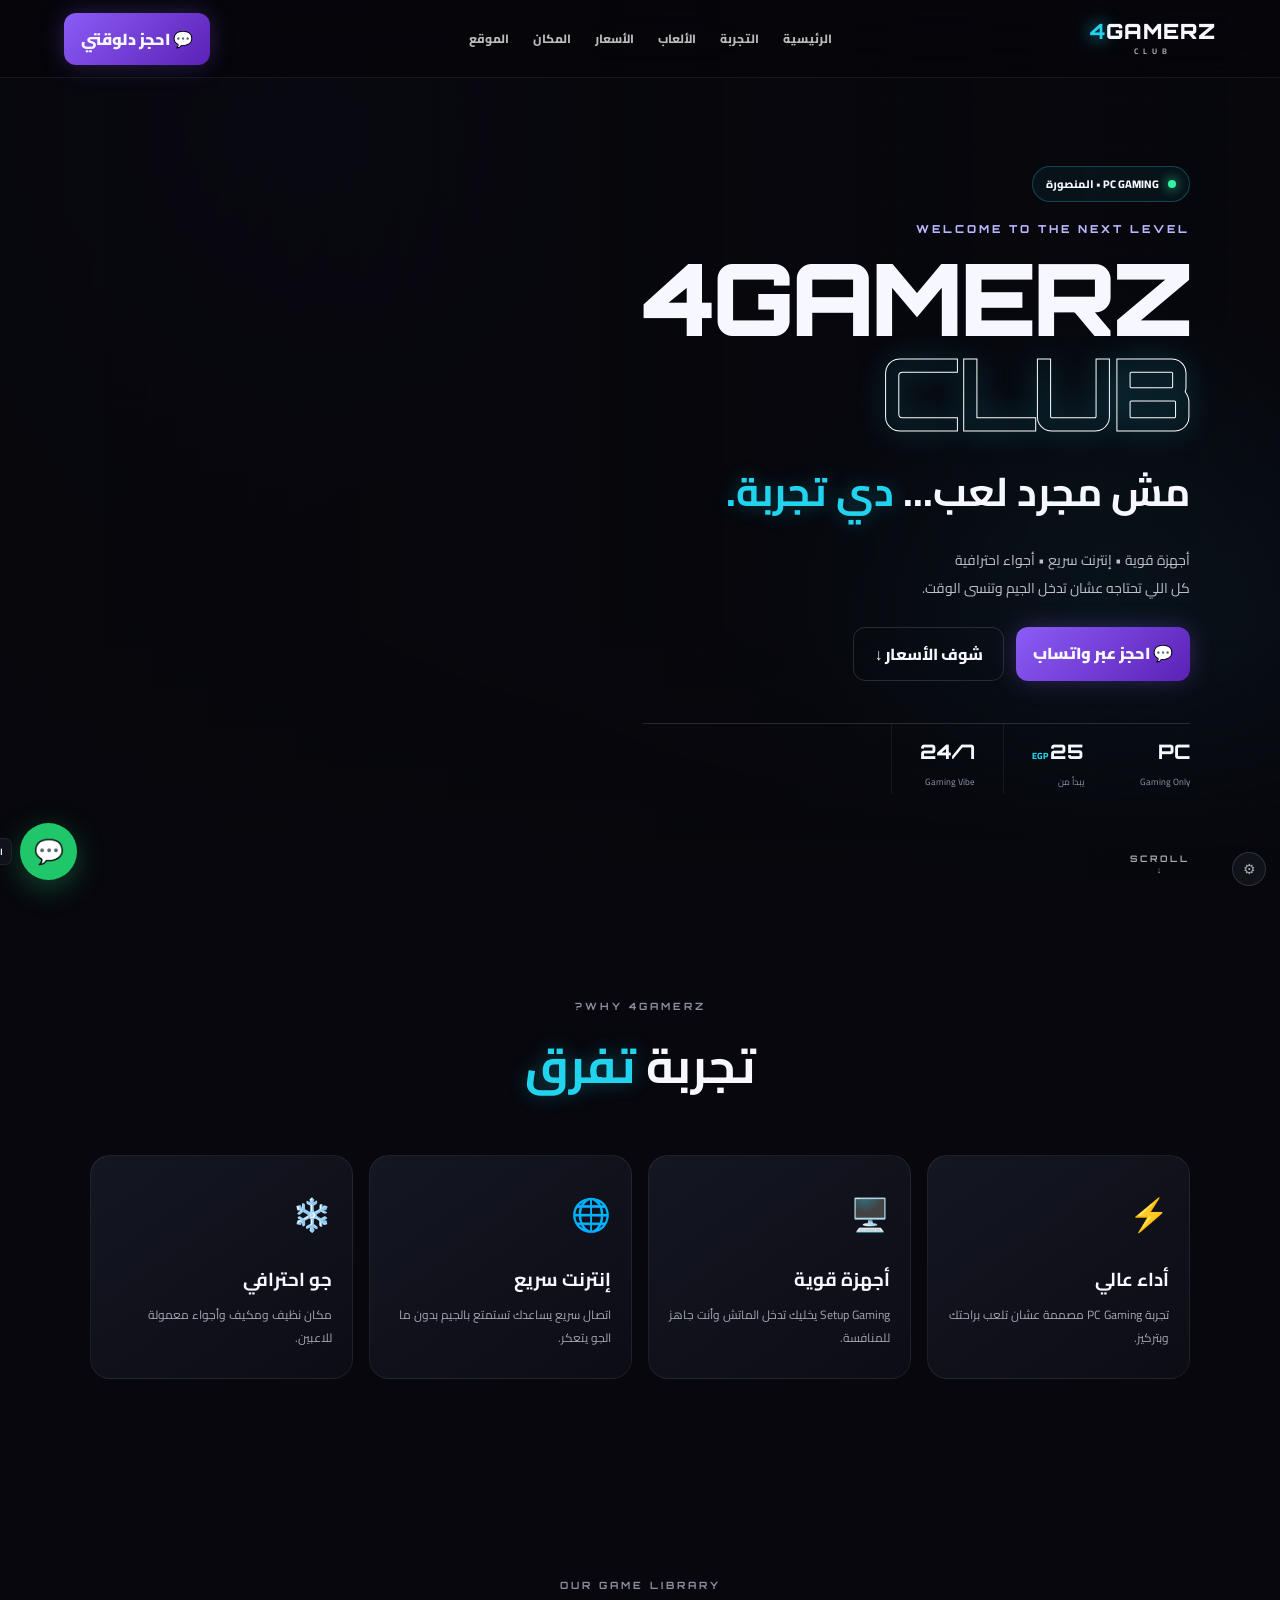
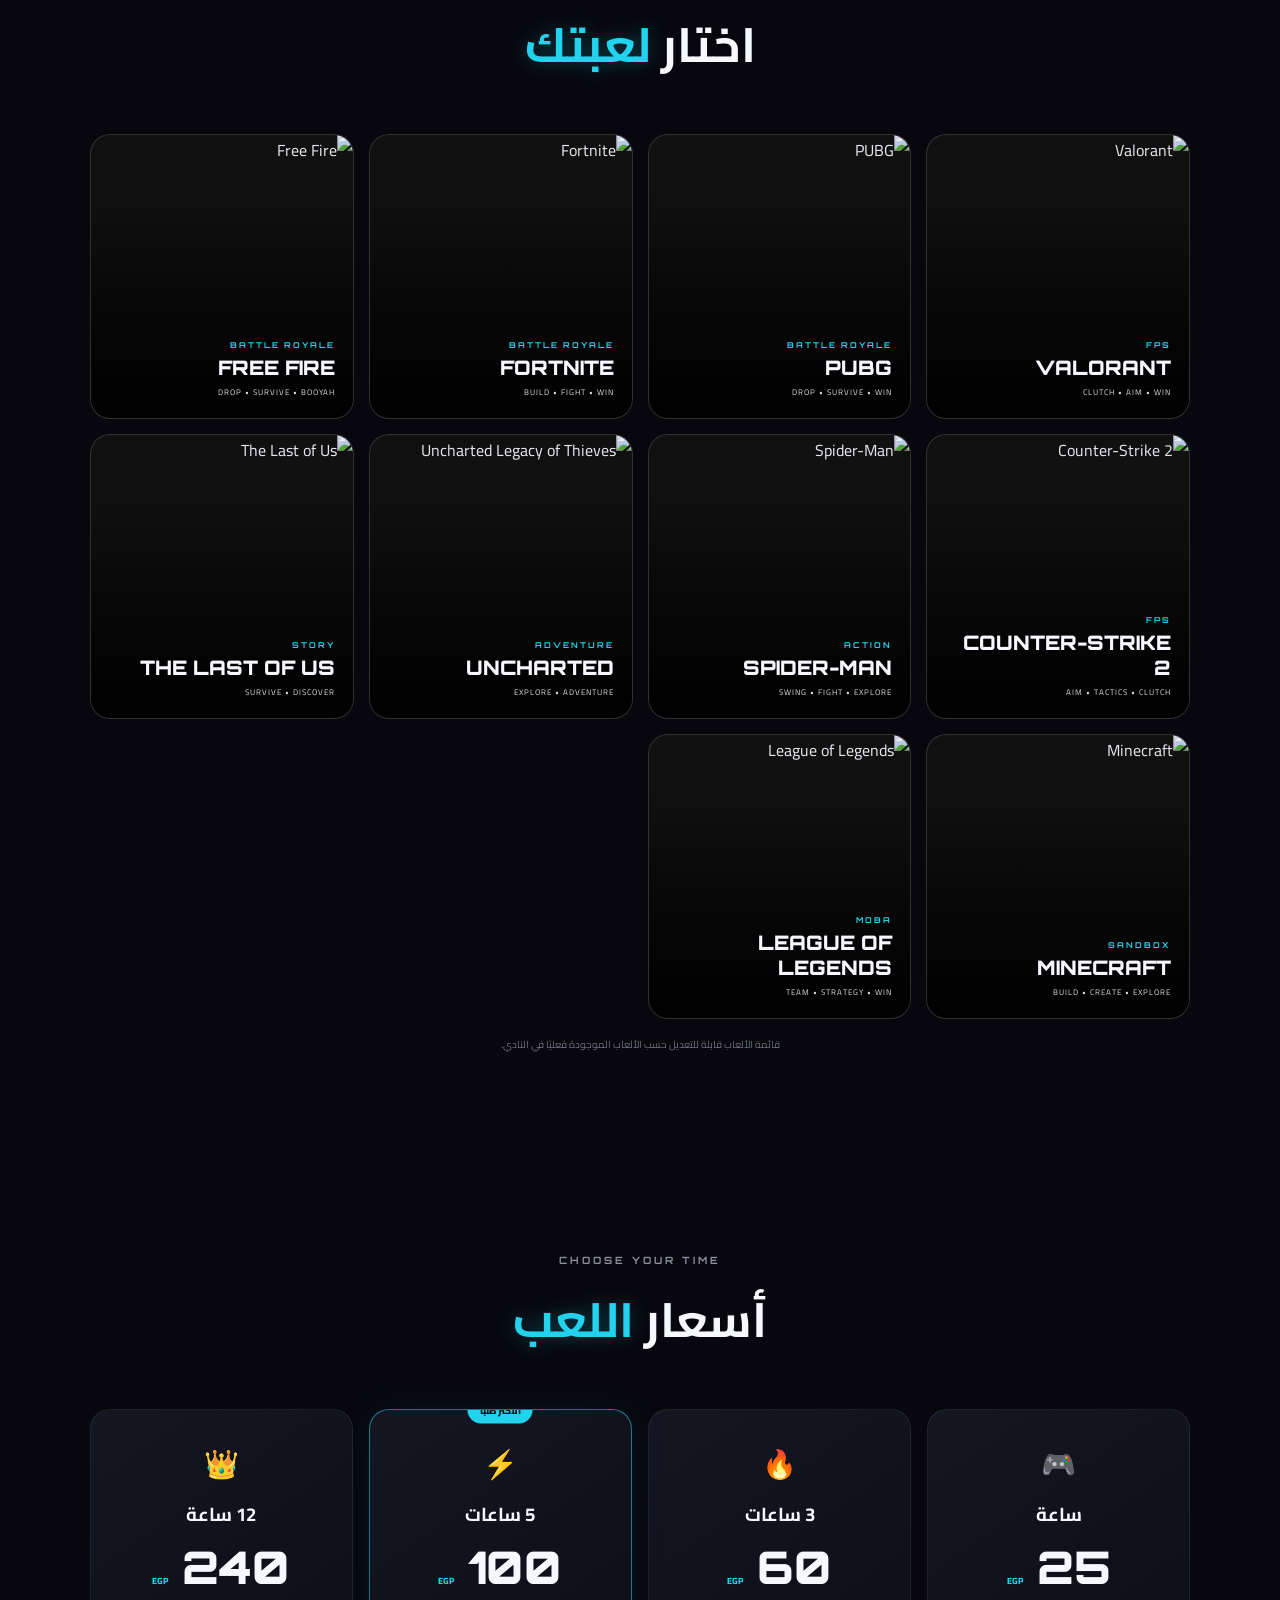
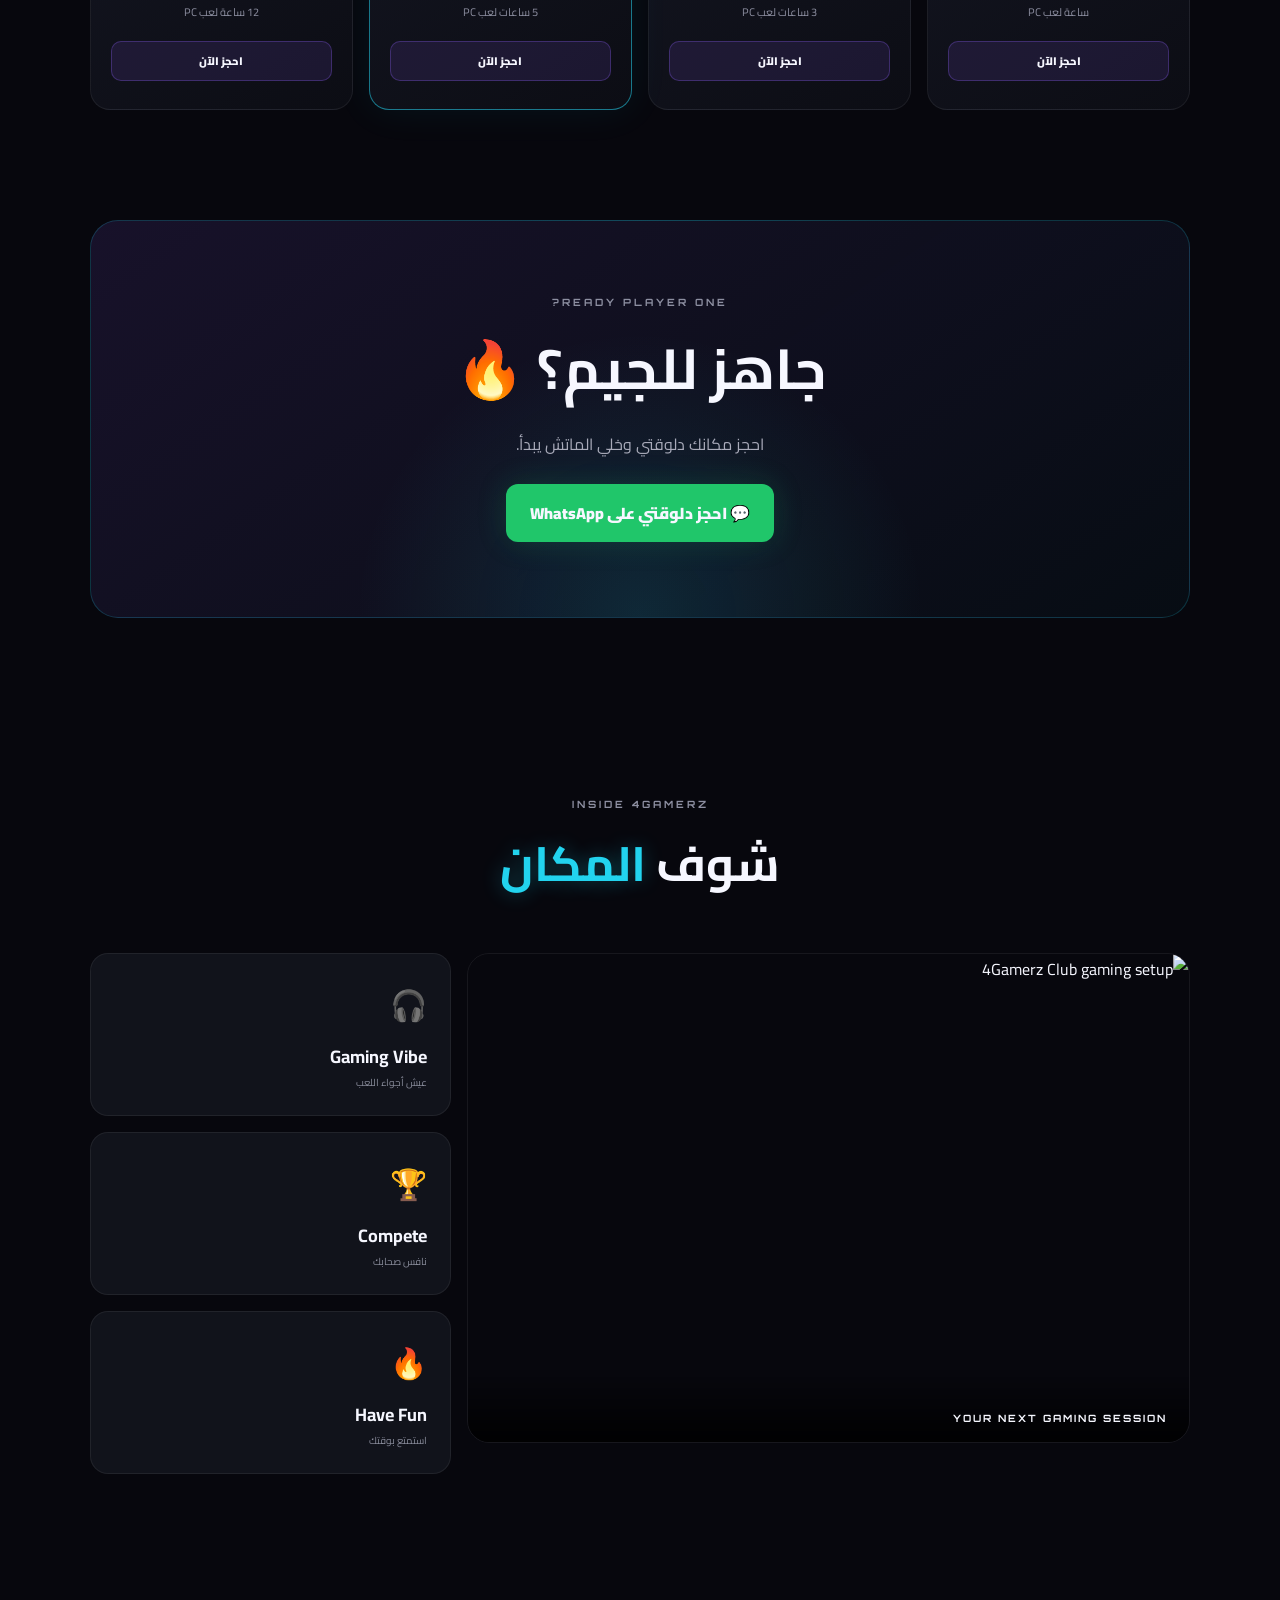
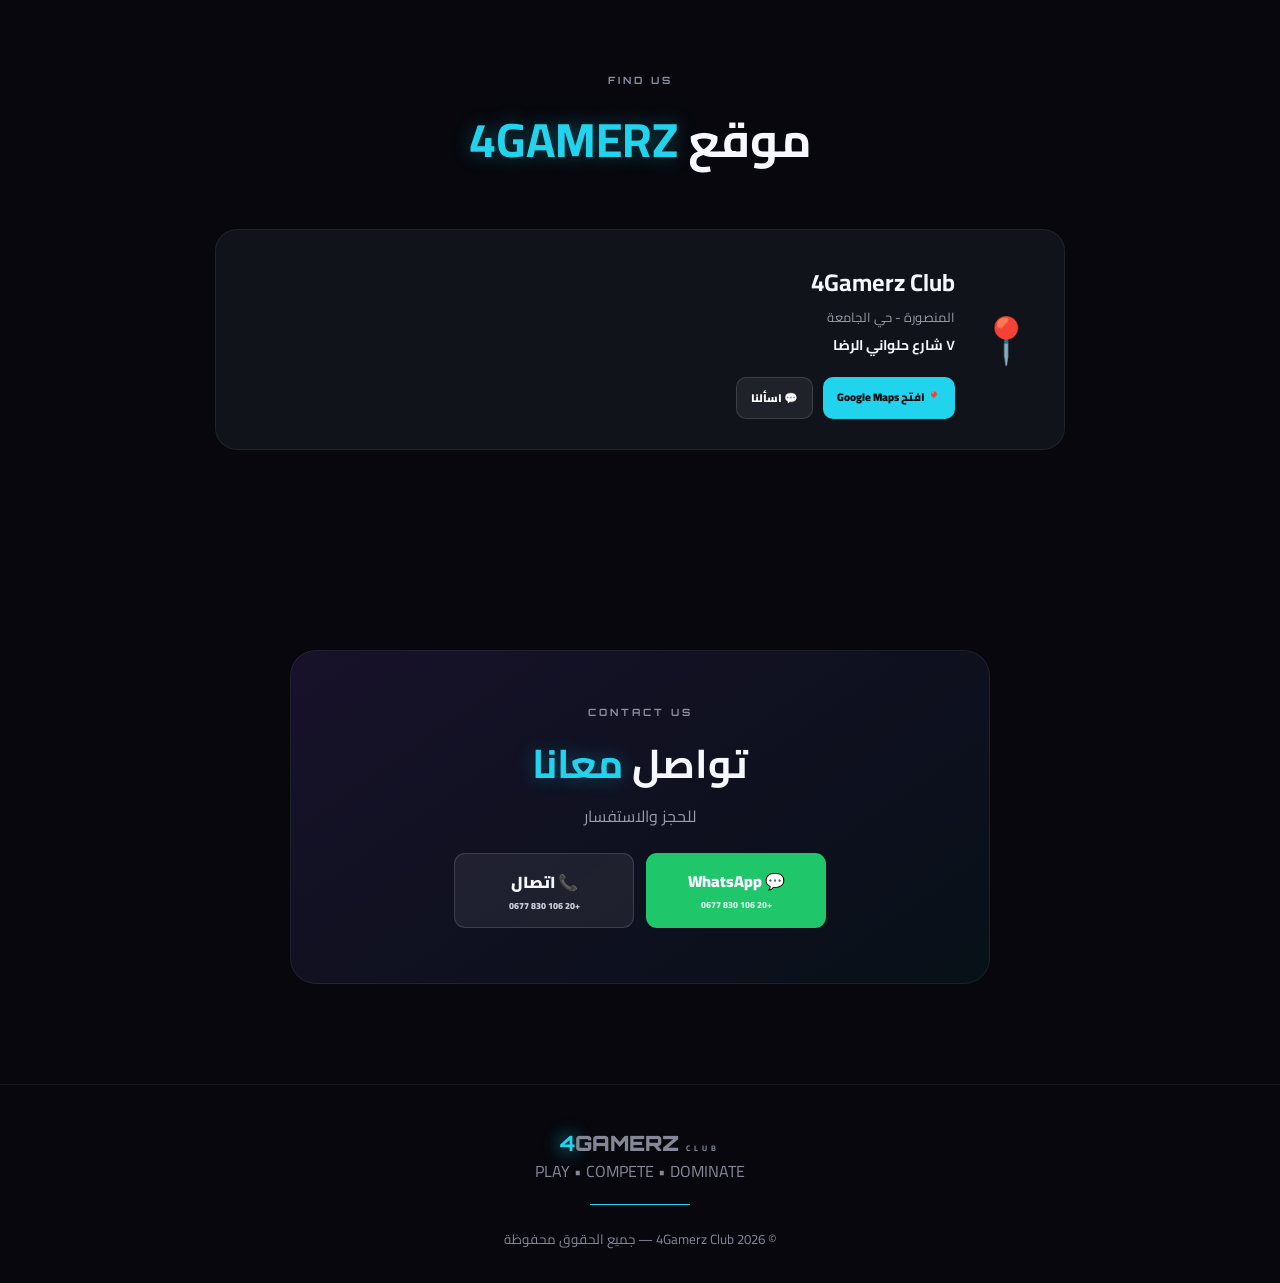
==== index.html @ 31fd42fe "Add files via upload" ====
<!doctype html><html lang="ar" dir="rtl"><head>
<meta charset="UTF-8"><meta name="viewport" content="width=device-width,initial-scale=1">
<title>4Gamerz Club | PC Gaming</title>
<link rel="preconnect" href="https://fonts.googleapis.com"><link rel="preconnect" href="https://fonts.gstatic.com" crossorigin>
<link href="https://fonts.googleapis.com/css2?family=Cairo:wght@400;600;700;800;900&family=Orbitron:wght@500;700;800;900&display=swap" rel="stylesheet">
<link rel="stylesheet" href="style.css"></head><body>
<div class="bg"></div><div class="grid"></div>
<nav><a class="logo" href="#home"><b>4</b>GAMERZ<small>CLUB</small></a>
<div class="links"><a href="#home">الرئيسية</a><a href="#experience">التجربة</a><a href="#games">الألعاب</a><a href="#prices">الأسعار</a><a href="#gallery">المكان</a><a href="#location">الموقع</a></div>
<a class="book" href="#booking" data-booking="1">💬 احجز دلوقتي</a></nav>

<section id="home" class="hero"><div class="heroimg"></div><div class="shade"></div><div class="heroText reveal">
<div class="status"><i></i> PC GAMING • المنصورة</div><p class="eyebrow">WELCOME TO THE NEXT LEVEL</p>
<h1>4GAMERZ <strong>CLUB</strong></h1><h2>مش مجرد لعب... <span>دي تجربة.</span></h2>
<p class="desc">أجهزة قوية • إنترنت سريع • أجواء احترافية<br>كل اللي تحتاجه عشان تدخل الجيم وتنسى الوقت.</p>
<div class="actions"><a class="primary" href="#booking" data-booking="1">💬 احجز عبر واتساب</a><a class="secondary" href="#prices">شوف الأسعار ↓</a></div>
<div class="stats"><div><b>PC</b><small>Gaming Only</small></div><div><b>25<em> EGP</em></b><small>يبدأ من</small></div><div><b>24/7</b><small>Gaming Vibe</small></div></div>
</div><div class="scroll">SCROLL<br>↓</div></section>

<section id="experience" class="section"><div class="title reveal"><p>WHY 4GAMERZ?</p><h2>تجربة <span>تفرق</span></h2></div>
<div class="cards"><article class="card reveal"><div>⚡</div><h3>أداء عالي</h3><p>تجربة PC Gaming مصممة عشان تلعب براحتك وبتركيز.</p></article>
<article class="card reveal"><div>🖥️</div><h3>أجهزة قوية</h3><p>Setup Gaming يخليك تدخل الماتش وأنت جاهز للمنافسة.</p></article>
<article class="card reveal"><div>🌐</div><h3>إنترنت سريع</h3><p>اتصال سريع يساعدك تستمتع بالجيم بدون ما الجو يتعكر.</p></article>
<article class="card reveal"><div>❄️</div><h3>جو احترافي</h3><p>مكان نظيف ومكيف وأجواء معمولة للاعبين.</p></article></div></section>

<section id="games" class="section"><div class="title reveal"><p>OUR GAME LIBRARY</p><h2>اختار <span>لعبتك</span></h2></div>
<div class="games">
<article class="game reveal"><img src="https://www.saudigamer.com/tachyon/sites/6/2020/07/valorant-key-art-uhdpaper.com-4K-7.2027-scaled.jpg" alt="Valorant"><div class="gameShade"></div><b>FPS</b><h3>VALORANT</h3><small>CLUTCH • AIM • WIN</small></article>
<article class="game reveal"><img src="https://images.ctfassets.net/w5r1fvmogo3f/4WSBW9ID2udDKXZWozTI7o/b99e06aea87c97778d5d1601f99bff37/pubg_newkeyart2022_9e036274ad3946d0a47b0d77b0126574.jpg" alt="PUBG"><div class="gameShade"></div><b>BATTLE ROYALE</b><h3>PUBG</h3><small>DROP • SURVIVE • WIN</small></article>
<article class="game reveal"><img src="https://ogre.natalie.mu/media/news/music/2020/0731/Fortnite_keyart.jpg?imdensity=1&imwidth=750" alt="Fortnite"><div class="gameShade"></div><b>BATTLE ROYALE</b><h3>FORTNITE</h3><small>BUILD • FIGHT • WIN</small></article>
<article class="game reveal"><img src="https://media.pocketgamer.com/artwork/na-30551-1577124491/garena-free-fire-ios-artwork-key-art.jpg" alt="Free Fire"><div class="gameShade"></div><b>BATTLE ROYALE</b><h3>FREE FIRE</h3><small>DROP • SURVIVE • BOOYAH</small></article>
<article class="game reveal"><img src="https://cdn.cloudflare.steamstatic.com/apps/csgo/images/csgo_react/cs2/header_bg.svg" alt="Counter-Strike 2"><div class="gameShade"></div><b>FPS</b><h3>COUNTER-STRIKE 2</h3><small>AIM • TACTICS • CLUTCH</small></article>
<article class="game reveal"><img src="https://content.konzolvilag.hu/dynamic_landings/spider-man/spider-man-cover.jpg" alt="Spider-Man"><div class="gameShade"></div><b>ACTION</b><h3>SPIDER-MAN</h3><small>SWING • FIGHT • EXPLORE</small></article>
<article class="game reveal"><img src="https://mir-s3-cdn-cf.behance.net/project_modules/max_632_webp/f8e9fc134229969.61d1f28358e29.jpg" alt="Uncharted Legacy of Thieves"><div class="gameShade"></div><b>ADVENTURE</b><h3>UNCHARTED</h3><small>EXPLORE • ADVENTURE</small></article>
<article class="game reveal"><img src="https://promart.vteximg.com.br/arquivos/ids/6508906/imageUrl_1.jpg?v=637977057329530000" alt="The Last of Us"><div class="gameShade"></div><b>STORY</b><h3>THE LAST OF US</h3><small>SURVIVE • DISCOVER</small></article>
<article class="game reveal"><img src="https://cdn.mos.cms.futurecdn.net/v2/t%3A0%2Cl%3A448%2Ccw%3A1152%2Cch%3A1152%2Cq%3A80%2Cw%3A1152/rpPGiw7RjFaeJCCDBC4Bna.jpg" alt="Minecraft"><div class="gameShade"></div><b>SANDBOX</b><h3>MINECRAFT</h3><small>BUILD • CREATE • EXPLORE</small></article>
<article class="game reveal"><img src="https://i.gzn.jp/img/2017/09/29/league-of-legends/00.jpg" alt="League of Legends"><div class="gameShade"></div><b>MOBA</b><h3>LEAGUE OF LEGENDS</h3><small>TEAM • STRATEGY • WIN</small></article>
</div><p class="note">قائمة الألعاب قابلة للتعديل حسب الألعاب الموجودة فعليًا في النادي.</p></section>

<section id="prices" class="section"><div class="title reveal"><p>CHOOSE YOUR TIME</p><h2>أسعار <span>اللعب</span></h2></div>
<div class="prices">
<div class="price reveal"><i>🎮</i><h3>ساعة</h3><strong>25 <small>EGP</small></strong><p>ساعة لعب PC</p><a href="#booking" data-booking="1" data-package="ساعة - 25 جنيه">احجز الآن</a></div>
<div class="price reveal"><i>🔥</i><h3>3 ساعات</h3><strong>60 <small>EGP</small></strong><p>3 ساعات لعب PC</p><a href="#booking" data-booking="1" data-package="3 ساعات - 60 جنيه">احجز الآن</a></div>
<div class="price popular reveal"><label>الأكثر طلباً</label><i>⚡</i><h3>5 ساعات</h3><strong>100 <small>EGP</small></strong><p>5 ساعات لعب PC</p><a href="#booking" data-booking="1" data-package="5 ساعات - 100 جنيه">احجز الآن</a></div>
<div class="price reveal"><i>👑</i><h3>12 ساعة</h3><strong>240 <small>EGP</small></strong><p>12 ساعة لعب PC</p><a href="#booking" data-booking="1" data-package="12 ساعة - 240 جنيه">احجز الآن</a></div></div></section>

<section class="cta reveal"><p>READY PLAYER ONE?</p><h2>جاهز للجيم؟ 🔥</h2><p>احجز مكانك دلوقتي وخلي الماتش يبدأ.</p>
<a href="#booking" data-booking="1">💬 احجز دلوقتي على WhatsApp</a></section>

<section id="gallery" class="section"><div class="title reveal"><p>INSIDE 4GAMERZ</p><h2>شوف <span>المكان</span></h2></div>
<div class="gallery"><div class="photo reveal"><img src="images/club.jpeg" alt="4Gamerz Club gaming setup"><span>YOUR NEXT GAMING SESSION</span></div>
<div class="mini"><div>🎧<b>Gaming Vibe</b><small>عيش أجواء اللعب</small></div><div>🏆<b>Compete</b><small>نافس صحابك</small></div><div>🔥<b>Have Fun</b><small>استمتع بوقتك</small></div></div></div></section>

<section id="location" class="section"><div class="title reveal"><p>FIND US</p><h2>موقع <span>4GAMERZ</span></h2></div>
<div class="location reveal"><div class="pin">📍</div><div><h3>4Gamerz Club</h3><p>المنصورة - حي الجامعة</p><strong>٧ شارع حلواني الرضا</strong><div class="locBtns">
<a href="https://www.google.com/maps/search/?api=1&query=7%20شارع%20حلواني%20الرضا%20حي%20الجامعة%20المنصورة" target="_blank">📍 افتح Google Maps</a>
<a href="https://wa.me/201068300677?text=السلام%20عليكم%20محتاج%20موقع%204Gamerz%20Club" target="_blank">💬 اسألنا</a></div></div></div></section>

<section class="section contact"><div class="contactbox reveal"><p>CONTACT US</p><h2>تواصل <span>معانا</span></h2><p>للحجز والاستفسار</p><div class="contactBtns">
<a href="https://wa.me/201068300677" target="_blank">💬 WhatsApp<small>+20 106 830 0677</small></a><a href="tel:+201068300677">📞 اتصال<small>+20 106 830 0677</small></a></div></div></section>
<footer><div><b>4</b>GAMERZ <small>CLUB</small></div><p>PLAY • COMPETE • DOMINATE</p><hr><small>© 2026 4Gamerz Club — جميع الحقوق محفوظة</small></footer>
<a href="/admin" style="position:fixed;right:14px;bottom:14px;z-index:31;width:34px;height:34px;border-radius:50%;display:flex;align-items:center;justify-content:center;background:#11131b;border:1px solid #fff2;color:#aaa;font-size:14px" title="Admin">⚙</a><a class="float" href="#booking" data-booking="1">💬<span>احجز</span></a>

<div id="booking" class="bookingModal" aria-hidden="true">
  <div class="bookingCard" role="dialog" aria-modal="true" aria-labelledby="bookingTitle">
    <button class="closeBooking" type="button" aria-label="إغلاق">×</button>
    <p class="bookingEyebrow">4GAMERZ BOOKING</p>
    <h2 id="bookingTitle">احجز <span>مكانك</span> 🎮</h2>
    <p class="bookingHint">اكتب بياناتك وهنفتح واتساب برسالة جاهزة بكل تفاصيل الحجز.</p>
    <form id="bookingForm">
      <label>الاسم<input id="bookingName" required type="text" placeholder="اكتب اسمك"></label>
      <label>رقم التليفون<input id="bookingPhone" required type="tel" inputmode="tel" placeholder="01xxxxxxxxx"></label>
      <label>الباقة<select id="bookingPackage" required><option value="">اختار الباقة</option><option>ساعة - 25 جنيه</option><option>3 ساعات - 60 جنيه</option><option>5 ساعات - 100 جنيه</option><option>12 ساعة - 240 جنيه</option></select></label>
      <div class="bookingRow"><label>التاريخ<input id="bookingDate" required type="date"></label><label>المعاد<input id="bookingTime" required type="time"></label></div>
      <button class="sendBooking" type="submit">💬 إرسال تفاصيل الحجز على واتساب</button>
    </form>
    <small class="bookingNote">ملاحظة: واتساب هيفتح برسالة جاهزة، وتحتاج تضغط «إرسال» من واتساب لتأكيد الإرسال.</small>
  </div>
</div>
<script>
const o=new IntersectionObserver(es=>es.forEach(e=>e.isIntersecting&&e.target.classList.add('show')),{threshold:.12});document.querySelectorAll('.reveal').forEach(e=>o.observe(e));
const modal=document.getElementById('booking'), form=document.getElementById('bookingForm'), pkg=document.getElementById('bookingPackage');
const openBooking=(selected)=>{modal.classList.add('open');modal.setAttribute('aria-hidden','false');document.body.classList.add('modalOpen');if(selected)pkg.value=selected;setTimeout(()=>document.getElementById('bookingName').focus(),100)};
document.querySelectorAll('[data-booking]').forEach(btn=>btn.addEventListener('click',e=>{e.preventDefault();openBooking(btn.dataset.package||'')}));
function closeBooking(){modal.classList.remove('open');modal.setAttribute('aria-hidden','true');document.body.classList.remove('modalOpen')}
document.querySelector('.closeBooking').addEventListener('click',closeBooking);modal.addEventListener('click',e=>{if(e.target===modal)closeBooking()});document.addEventListener('keydown',e=>{if(e.key==='Escape')closeBooking()});
form.addEventListener('submit',e=>{e.preventDefault();const name=document.getElementById('bookingName').value.trim(),phone=document.getElementById('bookingPhone').value.trim(),date=document.getElementById('bookingDate').value,time=document.getElementById('bookingTime').value,choice=pkg.value;if(!/^01[0-9]{9}$/.test(phone.replace(/[\s-]/g,''))){alert('اكتب رقم موبايل مصري صحيح 11 رقم، مثال: 01012345678');return}const msg=`السلام عليكم، عايز أعمل حجز في 4Gamerz Club 🎮%0A%0Aالاسم: ${name}%0Aرقم التليفون: ${phone}%0Aالباقة: ${choice}%0Aالتاريخ: ${date}%0Aالمعاد: ${time}%0A%0Aمستني تأكيد الحجز، شكراً ❤️`;window.open('https://wa.me/201068300677?text='+msg,'_blank');});
</script>

<script>
(async function(){
 try{
  const r=await fetch('/api/config'); if(!r.ok)return; const {config:c,images=[]}=await r.json();
  const wa=(c.whatsapp||'').replace(/\D/g,'');
  document.title=(c.siteName||'4Gamerz Club')+' | PC Gaming';
  document.querySelector('.status')?.replaceChildren(document.createTextNode(c.announcement||'PC GAMING • المنصورة'));
  const loc=document.querySelector('#location .location'); if(loc){const ps=loc.querySelectorAll('p'); if(ps[0])ps[0].textContent=c.address||''; const st=loc.querySelector('strong'); if(st)st.textContent=c.addressLine||''; const map=loc.querySelector('.locBtns a'); if(map)map.href='https://www.google.com/maps/search/?api=1&query='+encodeURIComponent(c.mapsQuery||c.address||'');}
  document.querySelectorAll('a[href*="wa.me/"]').forEach(a=>{a.href='https://wa.me/'+wa+(a.href.includes('?text=')?'?text='+encodeURIComponent('السلام عليكم، محتاج معلومات عن 4Gamerz Club'):'');});
  document.querySelectorAll('a[href^="tel:"]').forEach(a=>a.href='tel:'+c.phone);
  document.querySelectorAll('.contactBtns small').forEach(x=>x.textContent=c.phone||'');
  const cards=[...document.querySelectorAll('.price')]; (c.prices||[]).forEach((p,i)=>{const el=cards[i];if(!el)return;el.querySelector('h3').textContent=p.name;el.querySelector('strong').innerHTML=p.price+' <small>EGP</small>';el.querySelector('p').textContent=p.hours;const a=el.querySelector('a');if(a)a.dataset.package=p.name+' - '+p.price+' جنيه';});
  const selects=[...document.querySelectorAll('#bookingPackage option')]; (c.prices||[]).forEach((p,i)=>{if(selects[i+1]){selects[i+1].textContent=p.name+' - '+p.price+' جنيه';selects[i+1].value=p.name+' - '+p.price+' جنيه';}});
  const gallery=document.querySelector('.gallery .photo'); if(gallery && images.length){gallery.querySelector('img').src=images[0].url;gallery.querySelector('img').alt=images[0].alt||'4Gamerz Club';}
  const mini=document.querySelector('.gallery'); if(mini && images.length>1){let extra=document.querySelector('.adminGalleryExtra');if(!extra){extra=document.createElement('div');extra.className='adminGalleryExtra';extra.style.cssText='display:grid;grid-template-columns:repeat(2,1fr);gap:16px;margin-top:16px';mini.parentNode.appendChild(extra)}extra.innerHTML=images.slice(1).map(x=>`<div style="height:260px;border-radius:18px;overflow:hidden;border:1px solid #fff1"><img src="${x.url}" alt="${String(x.alt||'4Gamerz').replace(/"/g,'&quot;')}" style="width:100%;height:100%;object-fit:cover"></div>`).join('');}
 }catch(e){}
})();
</script>
</body></html>
---- style.css ----
*{box-sizing:border-box;margin:0;padding:0}html{scroll-behavior:smooth}body{background:#07070d;color:#f6f7ff;font-family:Cairo,sans-serif;overflow-x:hidden}a{text-decoration:none;color:inherit}.bg{position:fixed;inset:0;z-index:-3;background:radial-gradient(circle at 15% 15%,#8b5cf62b,transparent 30%),radial-gradient(circle at 85% 70%,#22d3ee20,transparent 28%),#07070d}.grid{position:fixed;inset:0;z-index:-2;opacity:.14;background-image:linear-gradient(#fff1 1px,transparent 1px),linear-gradient(90deg,#fff1 1px,transparent 1px);background-size:50px 50px}
nav{height:78px;position:fixed;inset:0 0 auto;z-index:20;display:flex;align-items:center;justify-content:space-between;padding:0 5%;background:#05050aaa;backdrop-filter:blur(18px);border-bottom:1px solid #fff1}.logo{font:900 21px Orbitron;letter-spacing:1px}.logo b,footer b{color:#22d3ee;text-shadow:0 0 18px #22d3ee}.logo small{display:block;font:700 8px Cairo;letter-spacing:5px;text-align:center;color:#aaa}.links{display:flex;gap:24px}.links a{font-size:12px;font-weight:800;color:#bbb;transition:.25s}.links a:hover{color:#22d3ee}.book,.primary{padding:11px 17px;border-radius:12px;background:linear-gradient(135deg,#8b5cf6,#5b21b6);font-weight:900;box-shadow:0 0 25px #8b5cf64a;transition:.25s}.book:hover,.primary:hover{transform:translateY(-3px)}
.hero{min-height:100vh;position:relative;display:flex;align-items:center;padding:130px 7% 70px;overflow:hidden}.heroimg{position:absolute;inset:0;background:url("images/club.jpeg") center/cover;transform:scale(1.04);animation:zoom 12s ease-in-out infinite alternate}.shade{position:absolute;inset:0;background:linear-gradient(90deg,#07070df5 0%,#07070dcc 45%,#07070d66 100%),linear-gradient(0deg,#07070d,transparent 30%)}@keyframes zoom{to{transform:scale(1.1)}}.heroText{position:relative;z-index:2;max-width:800px}.status{display:inline-flex;gap:9px;align-items:center;border:1px solid #22d3ee45;background:#22d3ee0f;padding:7px 13px;border-radius:30px;font-size:11px;font-weight:800}.status i{width:8px;height:8px;border-radius:50%;background:#31f7a4;box-shadow:0 0 12px #31f7a4}.eyebrow{margin-top:20px;color:#b9b8ff;font:800 11px Orbitron;letter-spacing:3px}.hero h1{font:900 clamp(48px,9vw,100px)/.95 Orbitron;letter-spacing:-4px;margin:14px 0}.hero h1 strong{display:block;color:transparent;-webkit-text-stroke:1px #fff;text-shadow:0 0 30px #22d3ee33}.hero h2{font-size:clamp(24px,4vw,40px)}.hero h2 span,.title span,.contactbox span{color:#22d3ee;text-shadow:0 0 20px #22d3ee55}.desc{color:#c0c1ce;line-height:2;margin:17px 0 25px;font-size:14px}.actions{display:flex;gap:12px;flex-wrap:wrap}.secondary{padding:11px 20px;border:1px solid #fff2;border-radius:12px;background:#fff0;font-weight:800}.stats{display:flex;margin-top:42px;border-top:1px solid #fff2;max-width:650px}.stats div{padding:15px 28px 0;border-left:1px solid #fff1}.stats div:first-child{padding-right:0;border:0}.stats b{display:block;font:800 20px Orbitron}.stats em{font:800 9px Cairo;color:#22d3ee;font-style:normal}.stats small{color:#9294a5;font-size:9px}.scroll{position:absolute;bottom:25px;right:7%;font:700 9px Orbitron;letter-spacing:3px;color:#aaa;text-align:center}
.section{padding:100px 7%}.title{text-align:center;margin-bottom:45px}.title p,.cta>p:first-child,.contactbox>p:first-child{font:700 10px Orbitron;letter-spacing:3px;color:#8d8fa1;margin-bottom:8px}.title h2{font-size:clamp(28px,5vw,48px)}.cards,.games,.prices{display:grid;grid-template-columns:repeat(4,1fr);gap:16px}.card,.price{background:linear-gradient(145deg,#141622,#0c0d14);border:1px solid #fff1;border-radius:20px;padding:28px 20px;transition:.35s;position:relative;overflow:hidden}.card:hover,.price:hover{transform:translateY(-8px);border-color:#22d3ee66;box-shadow:0 20px 50px #0005}.card div{font-size:32px;margin-bottom:18px}.card h3{margin-bottom:7px}.card p{font-size:12px;color:#a3a5b4;line-height:1.9}
.games{gap:15px}.game{height:285px;position:relative;border-radius:20px;overflow:hidden;border:1px solid #fff2;padding:0 18px 18px;display:flex;flex-direction:column;justify-content:end;background:#111}.game img{position:absolute;inset:0;width:100%;height:100%;object-fit:cover;transition:.5s;filter:saturate(1.05)}.game:hover img{transform:scale(1.08)}.gameShade{position:absolute;inset:0;background:linear-gradient(180deg,#0001 20%,#000e 90%)}.game b,.game h3,.game small{position:relative}.game b{font:700 8px Orbitron;color:#22d3ee;letter-spacing:2px}.game h3{font:900 20px Orbitron;margin:5px 0}.game small{color:#ddd;font-size:8px;letter-spacing:1px}.note{text-align:center;color:#6f7182;font-size:10px;margin-top:16px}
.price{text-align:center}.price i{font-style:normal;font-size:28px}.price h3{margin:7px 0}.price>strong{display:block;font:900 45px Orbitron}.price>strong small{font:800 9px Cairo;color:#22d3ee}.price p{font-size:11px;color:#8d8fa1;margin:7px 0 19px}.price a{display:block;padding:9px;border-radius:10px;background:#8b5cf61f;border:1px solid #8b5cf64d;font-size:11px;font-weight:900}.price.popular{border-color:#22d3ee88;box-shadow:0 0 40px #22d3ee12;transform:translateY(-9px)}.price label{position:absolute;top:0;left:50%;transform:translate(-50%,-50%);background:#22d3ee;color:#061014;padding:5px 12px;border-radius:20px;font-size:9px;font-weight:900;white-space:nowrap}
.cta{margin:10px 7% 80px;text-align:center;padding:75px 20px;border-radius:28px;border:1px solid #22d3ee33;background:radial-gradient(circle at 50% 100%,#22d3ee22,transparent 42%),linear-gradient(145deg,#8b5cf620,#22d3ee08)}.cta h2{font-size:clamp(32px,6vw,56px);margin:8px}.cta>p:nth-of-type(2){color:#a9abba;margin-bottom:25px}.cta a{display:inline-block;background:#20c66a;padding:14px 24px;border-radius:12px;font-weight:900;box-shadow:0 0 30px #20c66a2e}
.gallery{display:grid;grid-template-columns:2fr 1fr;gap:16px}.photo{height:490px;position:relative;border-radius:22px;overflow:hidden;border:1px solid #fff1}.photo img{width:100%;height:100%;object-fit:cover;transition:.5s}.photo:hover img{transform:scale(1.04)}.photo span{position:absolute;bottom:0;right:0;left:0;padding:35px 22px 18px;background:linear-gradient(transparent,#000d);font:700 10px Orbitron;letter-spacing:2px}.mini{display:grid;gap:16px}.mini div{border:1px solid #fff1;border-radius:18px;background:#11131b;padding:23px;display:flex;flex-direction:column;justify-content:center;font-size:30px}.mini b{font-size:18px;margin-top:7px}.mini small{font-size:10px;color:#888b9a}.location{max-width:850px;margin:auto;padding:30px;display:flex;gap:23px;align-items:center;border:1px solid #fff1;border-radius:22px;background:#11131b}.pin{font-size:45px}.location h3{font-size:24px}.location p{color:#9a9cab;font-size:13px}.location strong{font-size:14px}.locBtns{display:flex;gap:10px;margin-top:18px}.locBtns a{padding:10px 14px;border-radius:10px;background:#22d3ee;color:#041014;font-size:11px;font-weight:900}.locBtns a+ a{background:#fff1;color:#fff;border:1px solid #fff2}.contactbox{max-width:700px;margin:auto;text-align:center;padding:55px 20px;border-radius:26px;background:linear-gradient(145deg,#8b5cf620,#22d3ee0c);border:1px solid #fff1}.contactbox h2{font-size:40px}.contactbox>p:nth-of-type(2){color:#999baa}.contactBtns{display:flex;gap:12px;justify-content:center;margin-top:22px}.contactBtns a{min-width:180px;padding:13px 18px;border-radius:11px;font-weight:900;background:#20c66a}.contactBtns a+a{background:#fff1;border:1px solid #fff2}.contactBtns small{display:block;font-size:9px;opacity:.8}
footer{text-align:center;padding:45px 20px 30px;border-top:1px solid #fff1;color:#858796}footer div{font:900 21px Orbitron}footer div small{font:700 8px Cairo;letter-spacing:4px}footer hr{border:0;height:1px;width:100px;margin:18px auto;background:#22d3ee}.float{position:fixed;z-index:30;left:20px;bottom:20px;width:57px;height:57px;border-radius:50%;background:#20c66a;display:flex;align-items:center;justify-content:center;font-size:24px;box-shadow:0 8px 30px #20c66a55;animation:pulse 2s infinite}.float span{position:absolute;right:65px;background:#11131b;border:1px solid #fff1;padding:4px 8px;border-radius:7px;font:700 9px Cairo;white-space:nowrap}@keyframes pulse{50%{box-shadow:0 8px 40px #20c66a88}}
.reveal{opacity:0;transform:translateY(25px);transition:.7s}.reveal.show{opacity:1;transform:none}
@media(max-width:900px){.links{display:none}.hero{padding:110px 6% 60px}.hero h1{letter-spacing:-2px}.cards,.games,.prices{grid-template-columns:repeat(2,1fr)}.gallery{grid-template-columns:1fr}.photo{height:380px}.mini{grid-template-columns:repeat(3,1fr)}.section{padding:80px 6%}}
@media(max-width:560px){nav{height:66px}.logo{font-size:17px}.book{padding:9px 11px;font-size:10px}.hero{min-height:760px}.hero h1{font-size:48px}.hero h2{font-size:23px}.desc{font-size:12px}.actions>*{flex:1;text-align:center;font-size:11px;padding:11px 7px}.stats{justify-content:space-between}.stats div{padding:13px 10px 0}.stats b{font-size:15px}.cards,.games,.prices{grid-template-columns:1fr}.game{height:250px}.price.popular{transform:none}.cta{margin:0 5% 60px;padding:60px 15px}.cta a{width:100%;font-size:12px}.photo{height:300px}.mini{grid-template-columns:1fr}.mini div{padding:16px;flex-direction:row;align-items:center;gap:12px}.mini small{margin-right:auto}.location{flex-direction:column;text-align:center;padding:25px 15px}.locBtns{flex-direction:column}.contactbox h2{font-size:31px}.contactBtns{flex-direction:column}.contactBtns a{width:100%}.float{left:14px;bottom:14px;width:54px;height:54px}}body.modalOpen{overflow:hidden}.bookingModal{position:fixed;inset:0;z-index:100;background:#000b;backdrop-filter:blur(10px);display:flex;align-items:center;justify-content:center;padding:20px;opacity:0;visibility:hidden;transition:.25s}.bookingModal.open{opacity:1;visibility:visible}.bookingCard{width:min(520px,100%);max-height:90vh;overflow:auto;position:relative;background:linear-gradient(145deg,#11121d,#090a11);border:1px solid #22d3ee55;border-radius:24px;padding:30px;box-shadow:0 25px 90px #000c,0 0 50px #22d3ee18;transform:translateY(18px) scale(.98);transition:.25s}.bookingModal.open .bookingCard{transform:none}.closeBooking{position:absolute;top:12px;left:14px;width:36px;height:36px;border:1px solid #fff2;border-radius:50%;background:#fff1;color:#fff;font-size:25px;cursor:pointer}.bookingEyebrow{font:700 9px Orbitron;letter-spacing:3px;color:#22d3ee}.bookingCard h2{font-size:32px;margin:6px 0}.bookingCard h2 span{color:#22d3ee}.bookingHint{font-size:11px;color:#999baa;line-height:1.8;margin-bottom:20px}.bookingCard form{display:grid;gap:13px}.bookingCard label{font-size:11px;font-weight:800;color:#d9d9e4}.bookingCard input,.bookingCard select{width:100%;margin-top:6px;padding:12px 13px;border-radius:11px;border:1px solid #fff2;background:#0d0f18;color:#fff;font:600 12px Cairo;outline:none}.bookingCard input:focus,.bookingCard select:focus{border-color:#22d3ee88;box-shadow:0 0 18px #22d3ee14}.bookingCard select option{background:#11121d;color:#fff}.bookingRow{display:grid;grid-template-columns:1fr 1fr;gap:12px}.sendBooking{border:0;cursor:pointer;padding:13px;border-radius:12px;background:#20c66a;color:#06140c;font:900 12px Cairo;box-shadow:0 0 25px #20c66a28;margin-top:3px}.bookingNote{display:block;color:#707384;font-size:9px;line-height:1.7;margin-top:12px;text-align:center}.book,.primary,.cta a{cursor:pointer}@media(max-width:560px){.bookingCard{padding:25px 18px;border-radius:20px}.bookingCard h2{font-size:27px}.bookingRow{grid-template-columns:1fr}.bookingModal{padding:12px}}
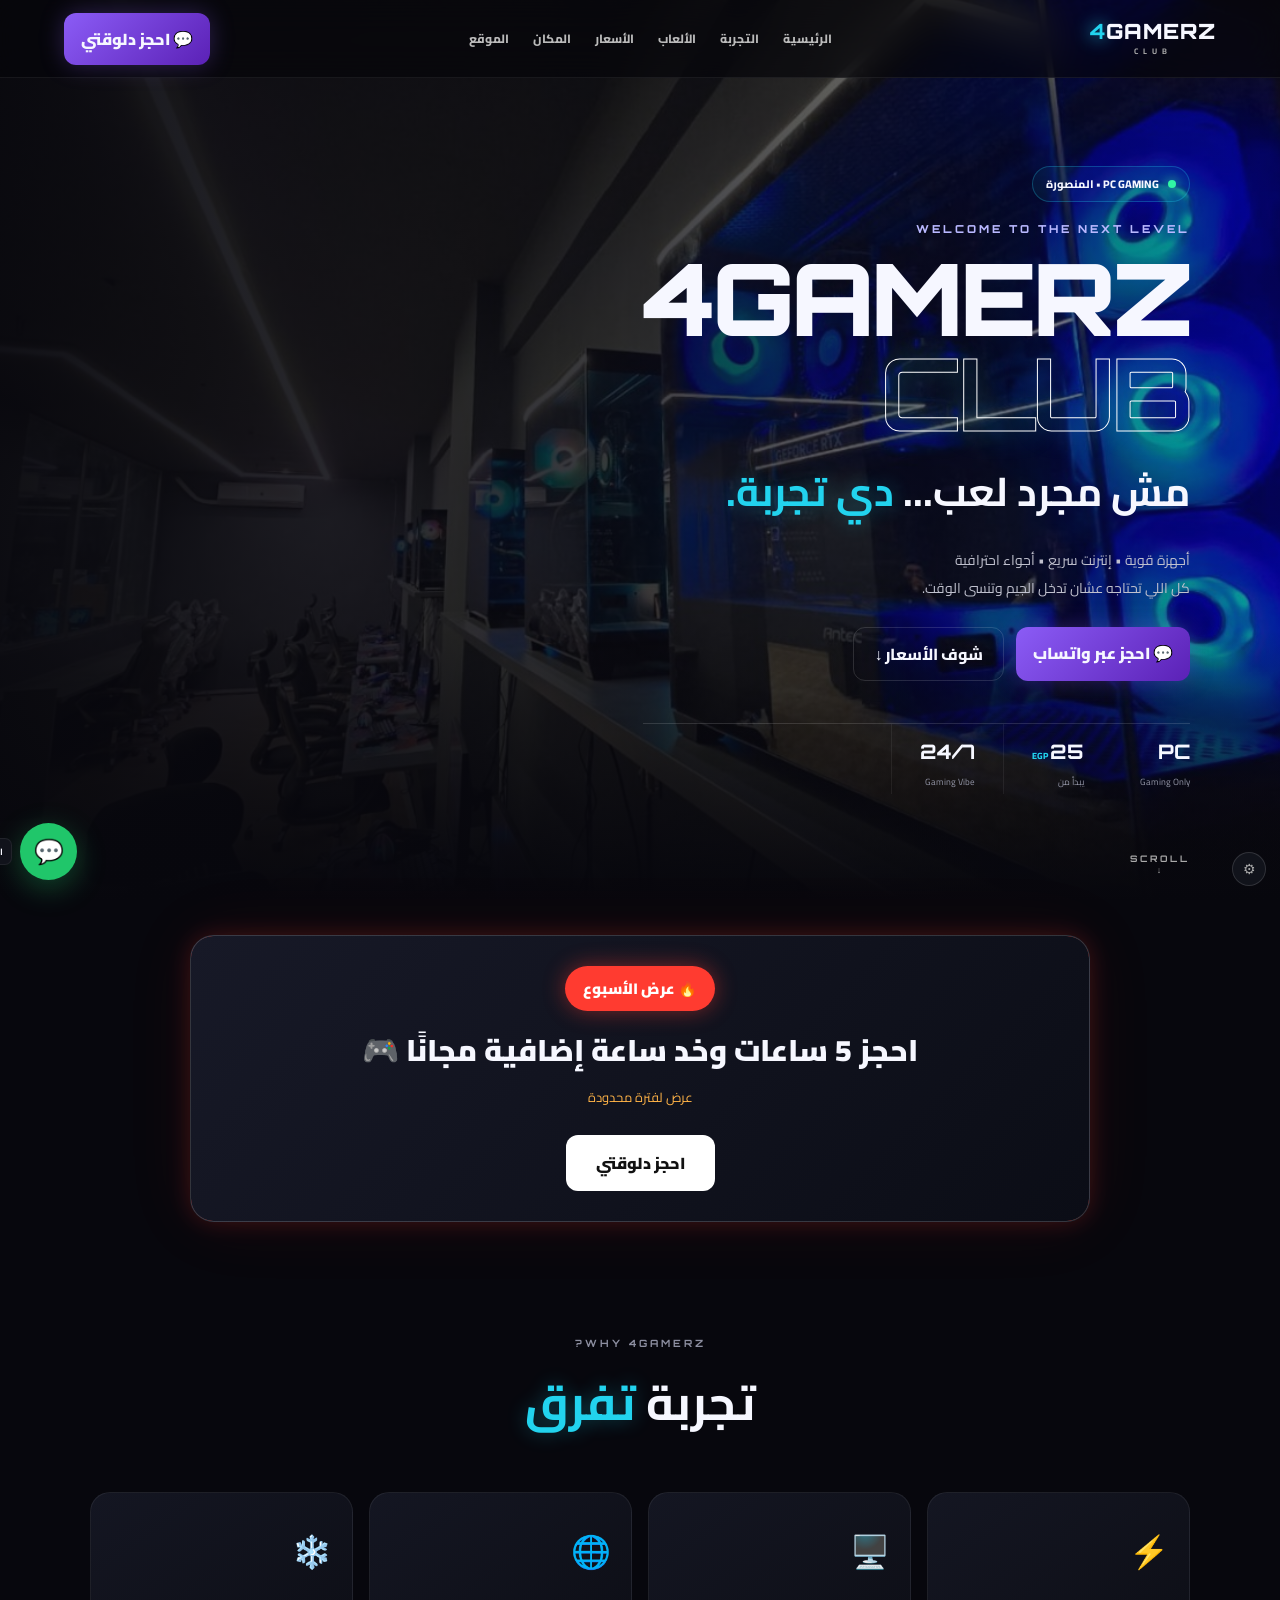
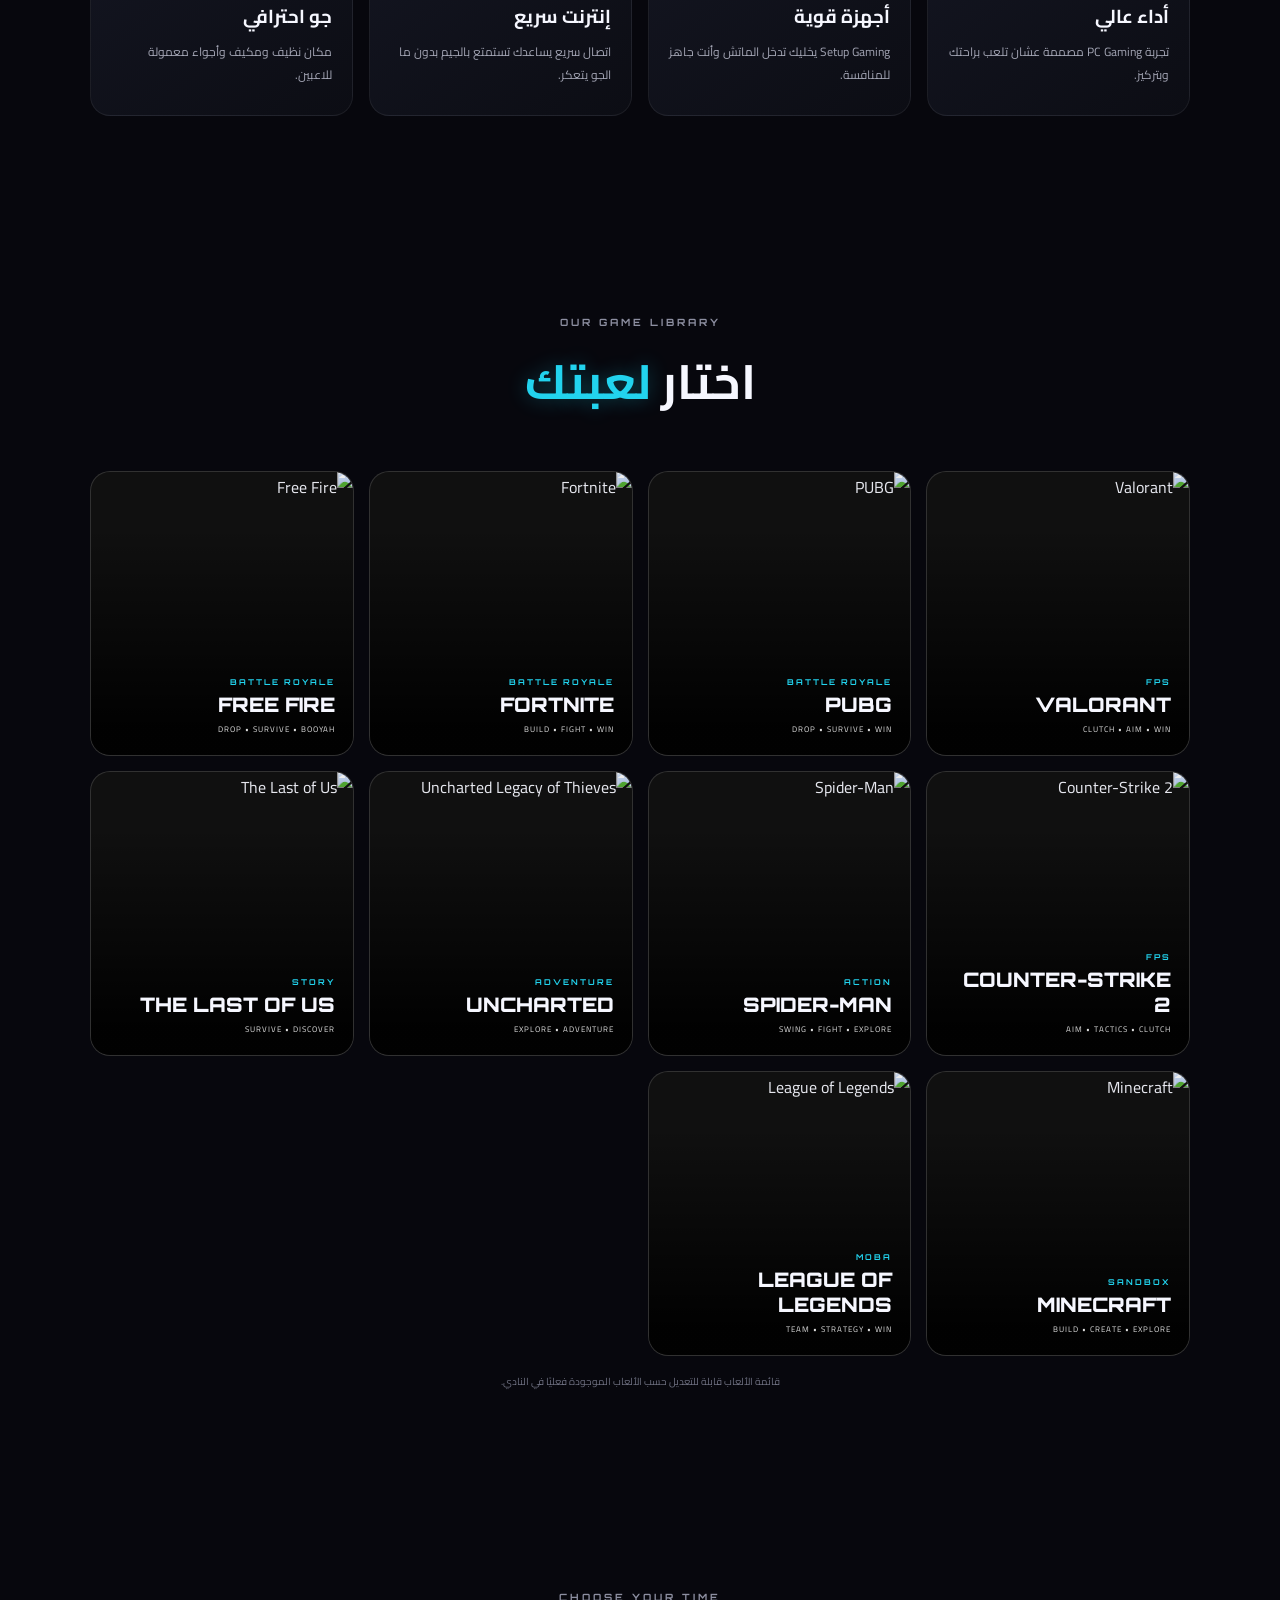
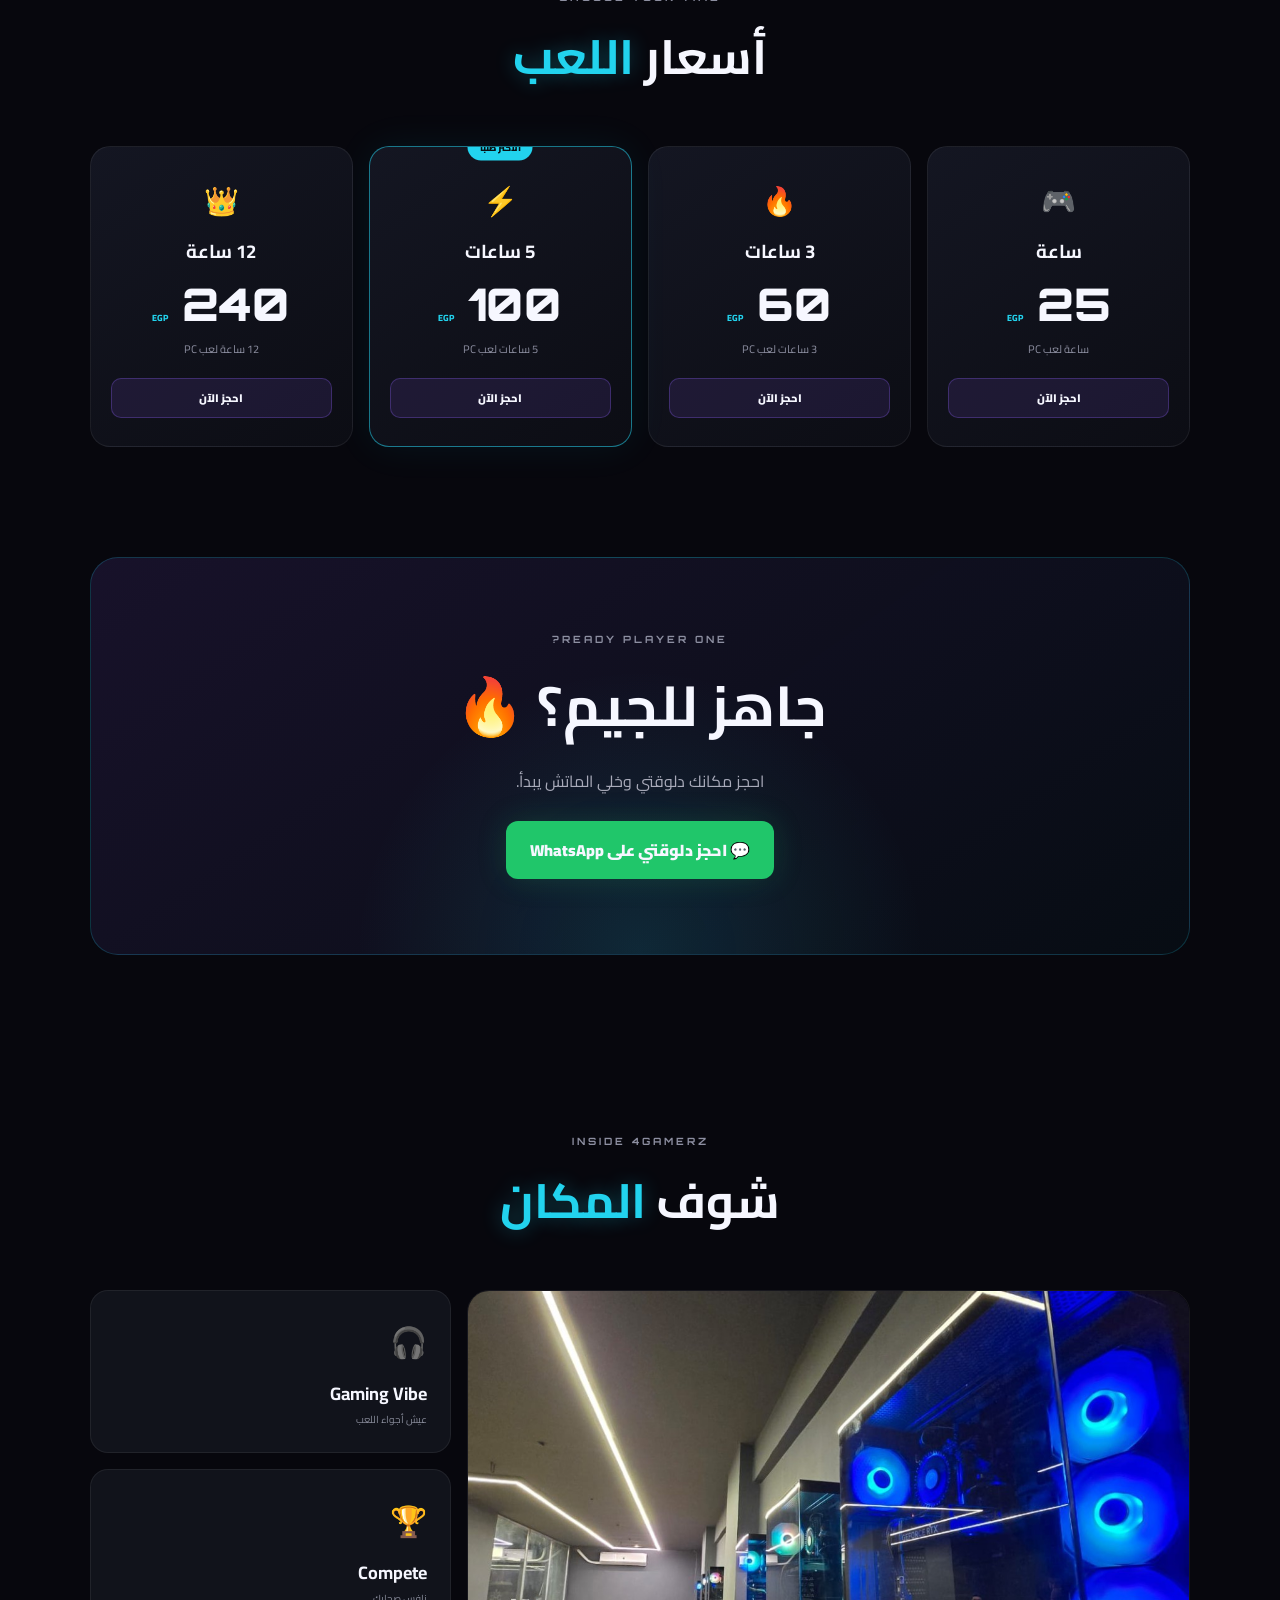
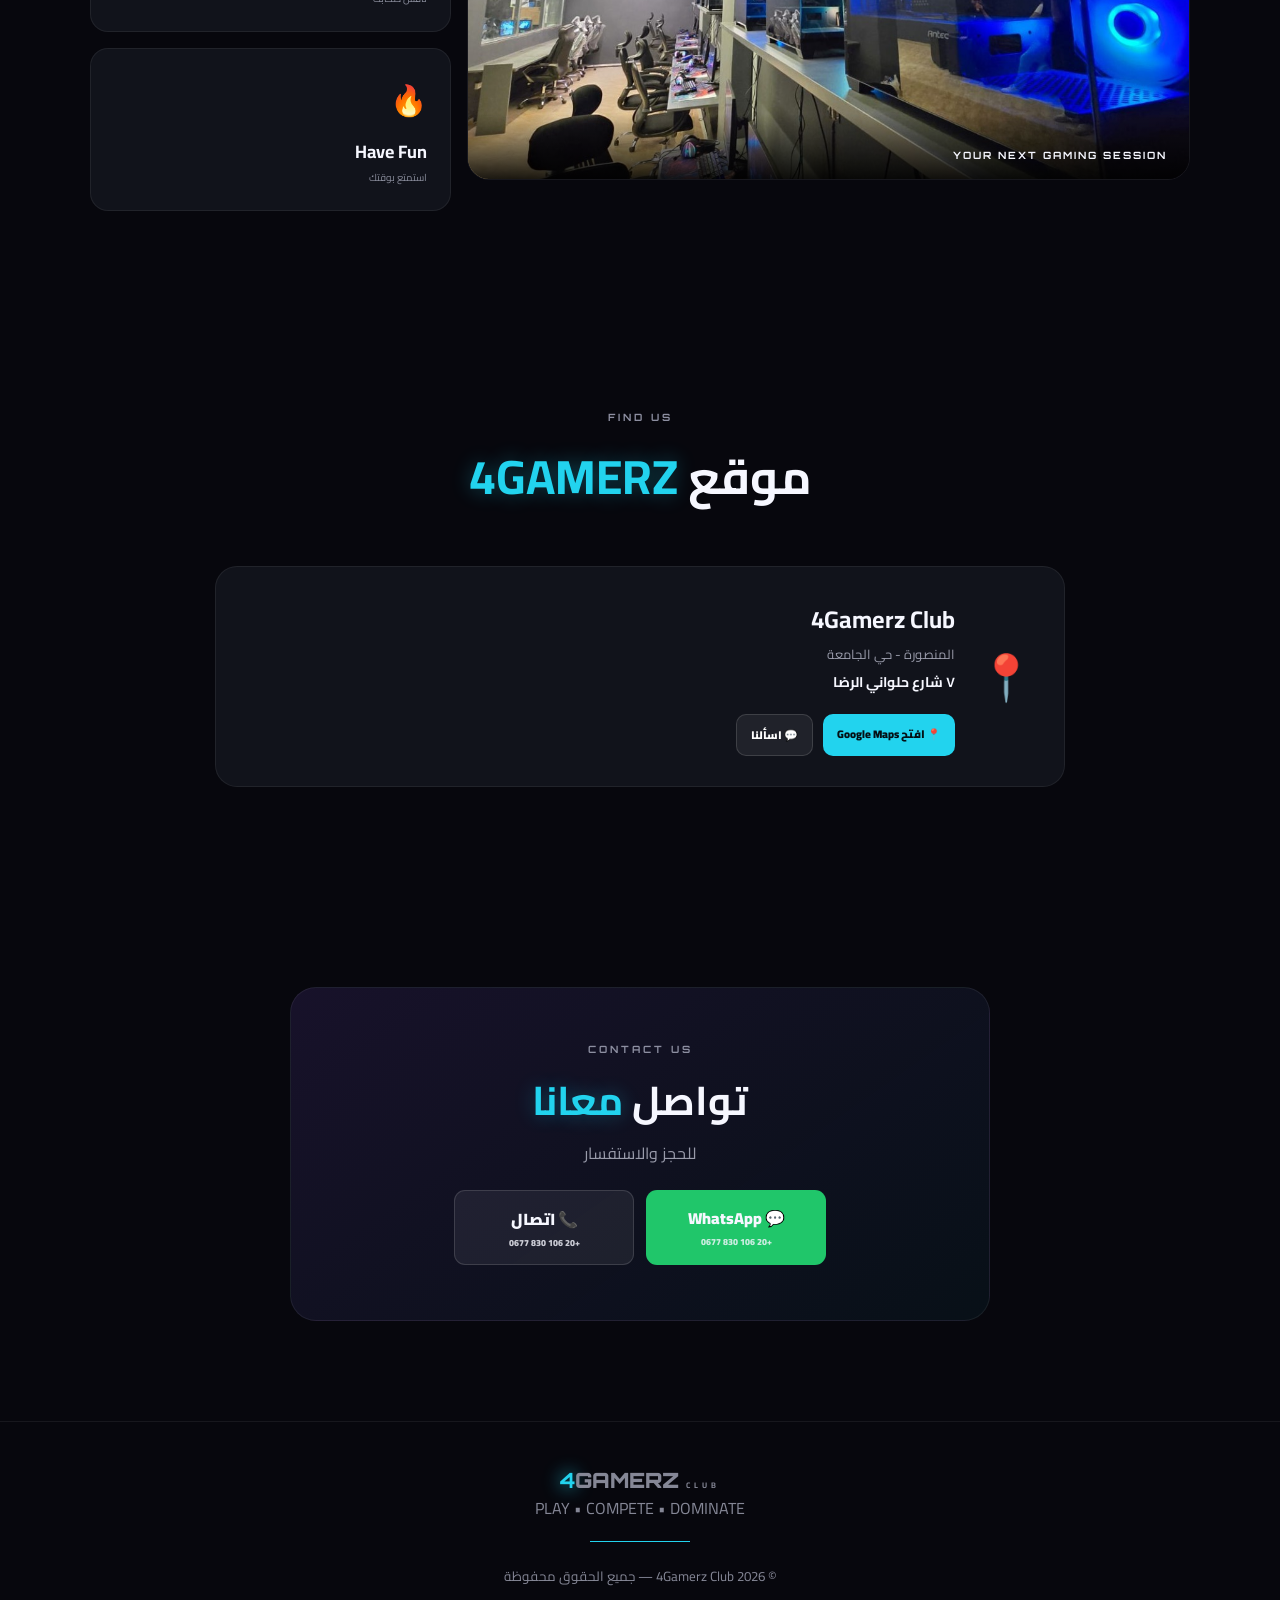
==== commit e791a817: "Update print statement from 'Hello' to 'Goodbye'" ====
--- a/index.html
+++ b/index.html
@@ -1,108 +1,1277 @@
-<!doctype html><html lang="ar" dir="rtl"><head>
-<meta charset="UTF-8"><meta name="viewport" content="width=device-width,initial-scale=1">
+<!doctype html>
+<html lang="ar" dir="rtl">
+<head>
+<meta charset="UTF-8">
+<meta name="viewport" content="width=device-width,initial-scale=1">
 <title>4Gamerz Club | PC Gaming</title>
-<link rel="preconnect" href="https://fonts.googleapis.com"><link rel="preconnect" href="https://fonts.gstatic.com" crossorigin>
+
+<link rel="preconnect" href="https://fonts.googleapis.com">
+<link rel="preconnect" href="https://fonts.gstatic.com" crossorigin>
 <link href="https://fonts.googleapis.com/css2?family=Cairo:wght@400;600;700;800;900&family=Orbitron:wght@500;700;800;900&display=swap" rel="stylesheet">
-<link rel="stylesheet" href="style.css"></head><body>
-<div class="bg"></div><div class="grid"></div>
-<nav><a class="logo" href="#home"><b>4</b>GAMERZ<small>CLUB</small></a>
-<div class="links"><a href="#home">الرئيسية</a><a href="#experience">التجربة</a><a href="#games">الألعاب</a><a href="#prices">الأسعار</a><a href="#gallery">المكان</a><a href="#location">الموقع</a></div>
-<a class="book" href="#booking" data-booking="1">💬 احجز دلوقتي</a></nav>
-
-<section id="home" class="hero"><div class="heroimg"></div><div class="shade"></div><div class="heroText reveal">
-<div class="status"><i></i> PC GAMING • المنصورة</div><p class="eyebrow">WELCOME TO THE NEXT LEVEL</p>
-<h1>4GAMERZ <strong>CLUB</strong></h1><h2>مش مجرد لعب... <span>دي تجربة.</span></h2>
-<p class="desc">أجهزة قوية • إنترنت سريع • أجواء احترافية<br>كل اللي تحتاجه عشان تدخل الجيم وتنسى الوقت.</p>
-<div class="actions"><a class="primary" href="#booking" data-booking="1">💬 احجز عبر واتساب</a><a class="secondary" href="#prices">شوف الأسعار ↓</a></div>
-<div class="stats"><div><b>PC</b><small>Gaming Only</small></div><div><b>25<em> EGP</em></b><small>يبدأ من</small></div><div><b>24/7</b><small>Gaming Vibe</small></div></div>
-</div><div class="scroll">SCROLL<br>↓</div></section>
-
-<section id="experience" class="section"><div class="title reveal"><p>WHY 4GAMERZ?</p><h2>تجربة <span>تفرق</span></h2></div>
-<div class="cards"><article class="card reveal"><div>⚡</div><h3>أداء عالي</h3><p>تجربة PC Gaming مصممة عشان تلعب براحتك وبتركيز.</p></article>
-<article class="card reveal"><div>🖥️</div><h3>أجهزة قوية</h3><p>Setup Gaming يخليك تدخل الماتش وأنت جاهز للمنافسة.</p></article>
-<article class="card reveal"><div>🌐</div><h3>إنترنت سريع</h3><p>اتصال سريع يساعدك تستمتع بالجيم بدون ما الجو يتعكر.</p></article>
-<article class="card reveal"><div>❄️</div><h3>جو احترافي</h3><p>مكان نظيف ومكيف وأجواء معمولة للاعبين.</p></article></div></section>
-
-<section id="games" class="section"><div class="title reveal"><p>OUR GAME LIBRARY</p><h2>اختار <span>لعبتك</span></h2></div>
+
+<link rel="stylesheet" href="style.css">
+
+<style>
+/* =========================
+   WEEKLY OFFER
+========================= */
+
+.offerSection{
+  padding:35px 20px 15px;
+  position:relative;
+  z-index:5;
+}
+
+.offerBox{
+  max-width:900px;
+  margin:auto;
+  padding:30px 25px;
+  border-radius:24px;
+  text-align:center;
+  position:relative;
+  overflow:hidden;
+  background:linear-gradient(135deg,#171927,#0b0d16);
+  border:1px solid rgba(255,255,255,.16);
+  box-shadow:
+    0 0 25px rgba(255,59,48,.20),
+    0 0 70px rgba(255,59,48,.08);
+}
+
+.offerBox:before{
+  content:"";
+  position:absolute;
+  inset:-2px;
+  border-radius:24px;
+  padding:2px;
+  background:linear-gradient(
+    90deg,
+    #ff3b30,
+    #ff9f0a,
+    #ff3b30
+  );
+  -webkit-mask:
+    linear-gradient(#000 0 0) content-box,
+    linear-gradient(#000 0 0);
+  -webkit-mask-composite:xor;
+  mask-composite:exclude;
+  pointer-events:none;
+}
+
+.offerBadge{
+  display:inline-block;
+  background:#ff3b30;
+  color:#fff;
+  padding:8px 18px;
+  border-radius:30px;
+  font-weight:900;
+  font-size:15px;
+  margin-bottom:12px;
+  box-shadow:0 0 22px rgba(255,59,48,.45);
+}
+
+.offerBox h2{
+  margin:5px 0 10px;
+  font-size:30px;
+  font-weight:900;
+  line-height:1.5;
+}
+
+.offerBox p{
+  margin:8px 0;
+  color:#ddd;
+  font-size:17px;
+}
+
+.offerNote{
+  color:#ffb347!important;
+  font-size:13px!important;
+  margin-top:12px!important;
+}
+
+.offerBtn{
+  display:inline-block;
+  margin-top:18px;
+  padding:13px 30px;
+  border-radius:12px;
+  background:#fff;
+  color:#111;
+  text-decoration:none;
+  font-weight:900;
+  transition:.25s;
+}
+
+.offerBtn:hover{
+  transform:translateY(-3px);
+  box-shadow:0 10px 30px rgba(255,255,255,.22);
+}
+
+@media(max-width:600px){
+  .offerSection{
+    padding:25px 14px 10px;
+  }
+
+  .offerBox{
+    padding:25px 16px;
+  }
+
+  .offerBox h2{
+    font-size:23px;
+  }
+
+  .offerBox p{
+    font-size:16px;
+  }
+}
+</style>
+</head>
+
+<body>
+
+<div class="bg"></div>
+<div class="grid"></div>
+
+<nav>
+<a class="logo" href="#home">
+<b>4</b>GAMERZ<small>CLUB</small>
+</a>
+
+<div class="links">
+<a href="#home">الرئيسية</a>
+<a href="#experience">التجربة</a>
+<a href="#games">الألعاب</a>
+<a href="#prices">الأسعار</a>
+<a href="#gallery">المكان</a>
+<a href="#location">الموقع</a>
+</div>
+
+<a class="book" href="#booking" data-booking="1">💬 احجز دلوقتي</a>
+</nav>
+
+
+<!-- =========================
+     HERO
+========================= -->
+
+<section id="home" class="hero">
+
+<div class="heroimg"></div>
+<div class="shade"></div>
+
+<div class="heroText reveal">
+
+<div class="status">
+<i></i> PC GAMING • المنصورة
+</div>
+
+<p class="eyebrow">WELCOME TO THE NEXT LEVEL</p>
+
+<h1>
+4GAMERZ <strong>CLUB</strong>
+</h1>
+
+<h2>
+مش مجرد لعب... <span>دي تجربة.</span>
+</h2>
+
+<p class="desc">
+أجهزة قوية • إنترنت سريع • أجواء احترافية<br>
+كل اللي تحتاجه عشان تدخل الجيم وتنسى الوقت.
+</p>
+
+<div class="actions">
+<a class="primary" href="#booking" data-booking="1">
+💬 احجز عبر واتساب
+</a>
+
+<a class="secondary" href="#prices">
+شوف الأسعار ↓
+</a>
+</div>
+
+<div class="stats">
+
+<div>
+<b>PC</b>
+<small>Gaming Only</small>
+</div>
+
+<div>
+<b>25<em> EGP</em></b>
+<small>يبدأ من</small>
+</div>
+
+<div>
+<b>24/7</b>
+<small>Gaming Vibe</small>
+</div>
+
+</div>
+
+</div>
+
+<div class="scroll">
+SCROLL<br>↓
+</div>
+
+</section>
+
+
+<!-- =========================
+     WEEKLY OFFER
+========================= -->
+
+<section id="weeklyOffer" class="offerSection">
+
+<div class="offerBox reveal">
+
+<div class="offerBadge" id="offerTitle">
+🔥 عرض الأسبوع
+</div>
+
+<h2 id="offerText">
+احجز 5 ساعات وخد ساعة إضافية مجانًا 🎮
+</h2>
+
+<p class="offerNote" id="offerNote">
+عرض لفترة محدودة
+</p>
+
+<a
+href="#booking"
+class="offerBtn"
+data-booking="1"
+id="offerButton">
+احجز دلوقتي
+</a>
+
+</div>
+
+</section>
+
+
+<!-- =========================
+     EXPERIENCE
+========================= -->
+
+<section id="experience" class="section">
+
+<div class="title reveal">
+<p>WHY 4GAMERZ?</p>
+<h2>تجربة <span>تفرق</span></h2>
+</div>
+
+<div class="cards">
+
+<article class="card reveal">
+<div>⚡</div>
+<h3>أداء عالي</h3>
+<p>
+تجربة PC Gaming مصممة عشان تلعب براحتك وبتركيز.
+</p>
+</article>
+
+<article class="card reveal">
+<div>🖥️</div>
+<h3>أجهزة قوية</h3>
+<p>
+Setup Gaming يخليك تدخل الماتش وأنت جاهز للمنافسة.
+</p>
+</article>
+
+<article class="card reveal">
+<div>🌐</div>
+<h3>إنترنت سريع</h3>
+<p>
+اتصال سريع يساعدك تستمتع بالجيم بدون ما الجو يتعكر.
+</p>
+</article>
+
+<article class="card reveal">
+<div>❄️</div>
+<h3>جو احترافي</h3>
+<p>
+مكان نظيف ومكيف وأجواء معمولة للاعبين.
+</p>
+</article>
+
+</div>
+
+</section>
+
+
+<!-- =========================
+     GAMES
+========================= -->
+
+<section id="games" class="section">
+
+<div class="title reveal">
+<p>OUR GAME LIBRARY</p>
+<h2>اختار <span>لعبتك</span></h2>
+</div>
+
 <div class="games">
-<article class="game reveal"><img src="https://www.saudigamer.com/tachyon/sites/6/2020/07/valorant-key-art-uhdpaper.com-4K-7.2027-scaled.jpg" alt="Valorant"><div class="gameShade"></div><b>FPS</b><h3>VALORANT</h3><small>CLUTCH • AIM • WIN</small></article>
-<article class="game reveal"><img src="https://images.ctfassets.net/w5r1fvmogo3f/4WSBW9ID2udDKXZWozTI7o/b99e06aea87c97778d5d1601f99bff37/pubg_newkeyart2022_9e036274ad3946d0a47b0d77b0126574.jpg" alt="PUBG"><div class="gameShade"></div><b>BATTLE ROYALE</b><h3>PUBG</h3><small>DROP • SURVIVE • WIN</small></article>
-<article class="game reveal"><img src="https://ogre.natalie.mu/media/news/music/2020/0731/Fortnite_keyart.jpg?imdensity=1&imwidth=750" alt="Fortnite"><div class="gameShade"></div><b>BATTLE ROYALE</b><h3>FORTNITE</h3><small>BUILD • FIGHT • WIN</small></article>
-<article class="game reveal"><img src="https://media.pocketgamer.com/artwork/na-30551-1577124491/garena-free-fire-ios-artwork-key-art.jpg" alt="Free Fire"><div class="gameShade"></div><b>BATTLE ROYALE</b><h3>FREE FIRE</h3><small>DROP • SURVIVE • BOOYAH</small></article>
-<article class="game reveal"><img src="https://cdn.cloudflare.steamstatic.com/apps/csgo/images/csgo_react/cs2/header_bg.svg" alt="Counter-Strike 2"><div class="gameShade"></div><b>FPS</b><h3>COUNTER-STRIKE 2</h3><small>AIM • TACTICS • CLUTCH</small></article>
-<article class="game reveal"><img src="https://content.konzolvilag.hu/dynamic_landings/spider-man/spider-man-cover.jpg" alt="Spider-Man"><div class="gameShade"></div><b>ACTION</b><h3>SPIDER-MAN</h3><small>SWING • FIGHT • EXPLORE</small></article>
-<article class="game reveal"><img src="https://mir-s3-cdn-cf.behance.net/project_modules/max_632_webp/f8e9fc134229969.61d1f28358e29.jpg" alt="Uncharted Legacy of Thieves"><div class="gameShade"></div><b>ADVENTURE</b><h3>UNCHARTED</h3><small>EXPLORE • ADVENTURE</small></article>
-<article class="game reveal"><img src="https://promart.vteximg.com.br/arquivos/ids/6508906/imageUrl_1.jpg?v=637977057329530000" alt="The Last of Us"><div class="gameShade"></div><b>STORY</b><h3>THE LAST OF US</h3><small>SURVIVE • DISCOVER</small></article>
-<article class="game reveal"><img src="https://cdn.mos.cms.futurecdn.net/v2/t%3A0%2Cl%3A448%2Ccw%3A1152%2Cch%3A1152%2Cq%3A80%2Cw%3A1152/rpPGiw7RjFaeJCCDBC4Bna.jpg" alt="Minecraft"><div class="gameShade"></div><b>SANDBOX</b><h3>MINECRAFT</h3><small>BUILD • CREATE • EXPLORE</small></article>
-<article class="game reveal"><img src="https://i.gzn.jp/img/2017/09/29/league-of-legends/00.jpg" alt="League of Legends"><div class="gameShade"></div><b>MOBA</b><h3>LEAGUE OF LEGENDS</h3><small>TEAM • STRATEGY • WIN</small></article>
-</div><p class="note">قائمة الألعاب قابلة للتعديل حسب الألعاب الموجودة فعليًا في النادي.</p></section>
-
-<section id="prices" class="section"><div class="title reveal"><p>CHOOSE YOUR TIME</p><h2>أسعار <span>اللعب</span></h2></div>
+
+<article class="game reveal">
+<img src="https://www.saudigamer.com/tachyon/sites/6/2020/07/valorant-key-art-uhdpaper.com-4K-7.2027-scaled.jpg" alt="Valorant">
+<div class="gameShade"></div>
+<b>FPS</b>
+<h3>VALORANT</h3>
+<small>CLUTCH • AIM • WIN</small>
+</article>
+
+<article class="game reveal">
+<img src="https://images.ctfassets.net/w5r1fvmogo3f/4WSBW9ID2udDKXZWozTI7o/b99e06aea87c97778d5d1601f99bff37/pubg_newkeyart2022_9e036274ad3946d0a47b0d77b0126574.jpg" alt="PUBG">
+<div class="gameShade"></div>
+<b>BATTLE ROYALE</b>
+<h3>PUBG</h3>
+<small>DROP • SURVIVE • WIN</small>
+</article>
+
+<article class="game reveal">
+<img src="https://ogre.natalie.mu/media/news/music/2020/0731/Fortnite_keyart.jpg?imdensity=1&imwidth=750" alt="Fortnite">
+<div class="gameShade"></div>
+<b>BATTLE ROYALE</b>
+<h3>FORTNITE</h3>
+<small>BUILD • FIGHT • WIN</small>
+</article>
+
+<article class="game reveal">
+<img src="https://media.pocketgamer.com/artwork/na-30551-1577124491/garena-free-fire-ios-artwork-key-art.jpg" alt="Free Fire">
+<div class="gameShade"></div>
+<b>BATTLE ROYALE</b>
+<h3>FREE FIRE</h3>
+<small>DROP • SURVIVE • BOOYAH</small>
+</article>
+
+<article class="game reveal">
+<img src="https://cdn.cloudflare.steamstatic.com/apps/csgo/images/csgo_react/cs2/header_bg.svg" alt="Counter-Strike 2">
+<div class="gameShade"></div>
+<b>FPS</b>
+<h3>COUNTER-STRIKE 2</h3>
+<small>AIM • TACTICS • CLUTCH</small>
+</article>
+
+<article class="game reveal">
+<img src="https://content.konzolvilag.hu/dynamic_landings/spider-man/spider-man-cover.jpg" alt="Spider-Man">
+<div class="gameShade"></div>
+<b>ACTION</b>
+<h3>SPIDER-MAN</h3>
+<small>SWING • FIGHT • EXPLORE</small>
+</article>
+
+<article class="game reveal">
+<img src="https://mir-s3-cdn-cf.behance.net/project_modules/max_632_webp/f8e9fc134229969.61d1f28358e29.jpg" alt="Uncharted Legacy of Thieves">
+<div class="gameShade"></div>
+<b>ADVENTURE</b>
+<h3>UNCHARTED</h3>
+<small>EXPLORE • ADVENTURE</small>
+</article>
+
+<article class="game reveal">
+<img src="https://promart.vteximg.com.br/arquivos/ids/6508906/imageUrl_1.jpg?v=637977057329530000" alt="The Last of Us">
+<div class="gameShade"></div>
+<b>STORY</b>
+<h3>THE LAST OF US</h3>
+<small>SURVIVE • DISCOVER</small>
+</article>
+
+<article class="game reveal">
+<img src="https://cdn.mos.cms.futurecdn.net/v2/t%3A0%2Cl%3A448%2Ccw%3A1152%2Cch%3A1152%2Cq%3A80%2Cw%3A1152/rpPGiw7RjFaeJCCDBC4Bna.jpg" alt="Minecraft">
+<div class="gameShade"></div>
+<b>SANDBOX</b>
+<h3>MINECRAFT</h3>
+<small>BUILD • CREATE • EXPLORE</small>
+</article>
+
+<article class="game reveal">
+<img src="https://i.gzn.jp/img/2017/09/29/league-of-legends/00.jpg" alt="League of Legends">
+<div class="gameShade"></div>
+<b>MOBA</b>
+<h3>LEAGUE OF LEGENDS</h3>
+<small>TEAM • STRATEGY • WIN</small>
+</article>
+
+</div>
+
+<p class="note">
+قائمة الألعاب قابلة للتعديل حسب الألعاب الموجودة فعليًا في النادي.
+</p>
+
+</section>
+
+
+<!-- =========================
+     PRICES
+========================= -->
+
+<section id="prices" class="section">
+
+<div class="title reveal">
+<p>CHOOSE YOUR TIME</p>
+<h2>أسعار <span>اللعب</span></h2>
+</div>
+
 <div class="prices">
-<div class="price reveal"><i>🎮</i><h3>ساعة</h3><strong>25 <small>EGP</small></strong><p>ساعة لعب PC</p><a href="#booking" data-booking="1" data-package="ساعة - 25 جنيه">احجز الآن</a></div>
-<div class="price reveal"><i>🔥</i><h3>3 ساعات</h3><strong>60 <small>EGP</small></strong><p>3 ساعات لعب PC</p><a href="#booking" data-booking="1" data-package="3 ساعات - 60 جنيه">احجز الآن</a></div>
-<div class="price popular reveal"><label>الأكثر طلباً</label><i>⚡</i><h3>5 ساعات</h3><strong>100 <small>EGP</small></strong><p>5 ساعات لعب PC</p><a href="#booking" data-booking="1" data-package="5 ساعات - 100 جنيه">احجز الآن</a></div>
-<div class="price reveal"><i>👑</i><h3>12 ساعة</h3><strong>240 <small>EGP</small></strong><p>12 ساعة لعب PC</p><a href="#booking" data-booking="1" data-package="12 ساعة - 240 جنيه">احجز الآن</a></div></div></section>
-
-<section class="cta reveal"><p>READY PLAYER ONE?</p><h2>جاهز للجيم؟ 🔥</h2><p>احجز مكانك دلوقتي وخلي الماتش يبدأ.</p>
-<a href="#booking" data-booking="1">💬 احجز دلوقتي على WhatsApp</a></section>
-
-<section id="gallery" class="section"><div class="title reveal"><p>INSIDE 4GAMERZ</p><h2>شوف <span>المكان</span></h2></div>
-<div class="gallery"><div class="photo reveal"><img src="images/club.jpeg" alt="4Gamerz Club gaming setup"><span>YOUR NEXT GAMING SESSION</span></div>
-<div class="mini"><div>🎧<b>Gaming Vibe</b><small>عيش أجواء اللعب</small></div><div>🏆<b>Compete</b><small>نافس صحابك</small></div><div>🔥<b>Have Fun</b><small>استمتع بوقتك</small></div></div></div></section>
-
-<section id="location" class="section"><div class="title reveal"><p>FIND US</p><h2>موقع <span>4GAMERZ</span></h2></div>
-<div class="location reveal"><div class="pin">📍</div><div><h3>4Gamerz Club</h3><p>المنصورة - حي الجامعة</p><strong>٧ شارع حلواني الرضا</strong><div class="locBtns">
-<a href="https://www.google.com/maps/search/?api=1&query=7%20شارع%20حلواني%20الرضا%20حي%20الجامعة%20المنصورة" target="_blank">📍 افتح Google Maps</a>
-<a href="https://wa.me/201068300677?text=السلام%20عليكم%20محتاج%20موقع%204Gamerz%20Club" target="_blank">💬 اسألنا</a></div></div></div></section>
-
-<section class="section contact"><div class="contactbox reveal"><p>CONTACT US</p><h2>تواصل <span>معانا</span></h2><p>للحجز والاستفسار</p><div class="contactBtns">
-<a href="https://wa.me/201068300677" target="_blank">💬 WhatsApp<small>+20 106 830 0677</small></a><a href="tel:+201068300677">📞 اتصال<small>+20 106 830 0677</small></a></div></div></section>
-<footer><div><b>4</b>GAMERZ <small>CLUB</small></div><p>PLAY • COMPETE • DOMINATE</p><hr><small>© 2026 4Gamerz Club — جميع الحقوق محفوظة</small></footer>
-<a href="/admin" style="position:fixed;right:14px;bottom:14px;z-index:31;width:34px;height:34px;border-radius:50%;display:flex;align-items:center;justify-content:center;background:#11131b;border:1px solid #fff2;color:#aaa;font-size:14px" title="Admin">⚙</a><a class="float" href="#booking" data-booking="1">💬<span>احجز</span></a>
+
+<div class="price reveal">
+<i>🎮</i>
+<h3>ساعة</h3>
+<strong>25 <small>EGP</small></strong>
+<p>ساعة لعب PC</p>
+<a href="#booking" data-booking="1" data-package="ساعة - 25 جنيه">
+احجز الآن
+</a>
+</div>
+
+<div class="price reveal">
+<i>🔥</i>
+<h3>3 ساعات</h3>
+<strong>60 <small>EGP</small></strong>
+<p>3 ساعات لعب PC</p>
+<a href="#booking" data-booking="1" data-package="3 ساعات - 60 جنيه">
+احجز الآن
+</a>
+</div>
+
+<div class="price popular reveal">
+<label>الأكثر طلباً</label>
+<i>⚡</i>
+<h3>5 ساعات</h3>
+<strong>100 <small>EGP</small></strong>
+<p>5 ساعات لعب PC</p>
+<a href="#booking" data-booking="1" data-package="5 ساعات - 100 جنيه">
+احجز الآن
+</a>
+</div>
+
+<div class="price reveal">
+<i>👑</i>
+<h3>12 ساعة</h3>
+<strong>240 <small>EGP</small></strong>
+<p>12 ساعة لعب PC</p>
+<a href="#booking" data-booking="1" data-package="12 ساعة - 240 جنيه">
+احجز الآن
+</a>
+</div>
+
+</div>
+
+</section>
+
+
+<!-- CTA -->
+
+<section class="cta reveal">
+
+<p>READY PLAYER ONE?</p>
+
+<h2>
+جاهز للجيم؟ 🔥
+</h2>
+
+<p>
+احجز مكانك دلوقتي وخلي الماتش يبدأ.
+</p>
+
+<a href="#booking" data-booking="1">
+💬 احجز دلوقتي على WhatsApp
+</a>
+
+</section>
+
+
+<!-- GALLERY -->
+
+<section id="gallery" class="section">
+
+<div class="title reveal">
+<p>INSIDE 4GAMERZ</p>
+<h2>شوف <span>المكان</span></h2>
+</div>
+
+<div class="gallery">
+
+<div class="photo reveal">
+<img src="images/club.jpeg" alt="4Gamerz Club gaming setup">
+<span>YOUR NEXT GAMING SESSION</span>
+</div>
+
+<div class="mini">
+
+<div>
+🎧
+<b>Gaming Vibe</b>
+<small>عيش أجواء اللعب</small>
+</div>
+
+<div>
+🏆
+<b>Compete</b>
+<small>نافس صحابك</small>
+</div>
+
+<div>
+🔥
+<b>Have Fun</b>
+<small>استمتع بوقتك</small>
+</div>
+
+</div>
+
+</div>
+
+</section>
+
+
+<!-- LOCATION -->
+
+<section id="location" class="section">
+
+<div class="title reveal">
+<p>FIND US</p>
+<h2>موقع <span>4GAMERZ</span></h2>
+</div>
+
+<div class="location reveal">
+
+<div class="pin">📍</div>
+
+<div>
+
+<h3>4Gamerz Club</h3>
+
+<p>
+المنصورة - حي الجامعة
+</p>
+
+<strong>
+٧ شارع حلواني الرضا
+</strong>
+
+<div class="locBtns">
+
+<a
+href="https://www.google.com/maps/search/?api=1&query=7%20شارع%20حلواني%20الرضا%20حي%20الجامعة%20المنصورة"
+target="_blank">
+📍 افتح Google Maps
+</a>
+
+<a
+href="https://wa.me/201068300677?text=السلام%20عليكم%20محتاج%20موقع%204Gamerz%20Club"
+target="_blank">
+💬 اسألنا
+</a>
+
+</div>
+
+</div>
+
+</div>
+
+</section>
+
+
+<!-- CONTACT -->
+
+<section class="section contact">
+
+<div class="contactbox reveal">
+
+<p>CONTACT US</p>
+
+<h2>
+تواصل <span>معانا</span>
+</h2>
+
+<p>
+للحجز والاستفسار
+</p>
+
+<div class="contactBtns">
+
+<a href="https://wa.me/201068300677" target="_blank">
+💬 WhatsApp
+<small>+20 106 830 0677</small>
+</a>
+
+<a href="tel:+201068300677">
+📞 اتصال
+<small>+20 106 830 0677</small>
+</a>
+
+</div>
+
+</div>
+
+</section>
+
+
+<!-- FOOTER -->
+
+<footer>
+
+<div>
+<b>4</b>GAMERZ <small>CLUB</small>
+</div>
+
+<p>
+PLAY • COMPETE • DOMINATE
+</p>
+
+<hr>
+
+<small>
+© 2026 4Gamerz Club — جميع الحقوق محفوظة
+</small>
+
+</footer>
+
+
+<!-- ADMIN -->
+
+<a
+href="/admin"
+style="
+position:fixed;
+right:14px;
+bottom:14px;
+z-index:31;
+width:34px;
+height:34px;
+border-radius:50%;
+display:flex;
+align-items:center;
+justify-content:center;
+background:#11131b;
+border:1px solid #fff2;
+color:#aaa;
+font-size:14px"
+title="Admin">
+⚙
+</a>
+
+
+<a class="float" href="#booking" data-booking="1">
+💬<span>احجز</span>
+</a>
+
+
+<!-- BOOKING MODAL -->
 
 <div id="booking" class="bookingModal" aria-hidden="true">
-  <div class="bookingCard" role="dialog" aria-modal="true" aria-labelledby="bookingTitle">
-    <button class="closeBooking" type="button" aria-label="إغلاق">×</button>
-    <p class="bookingEyebrow">4GAMERZ BOOKING</p>
-    <h2 id="bookingTitle">احجز <span>مكانك</span> 🎮</h2>
-    <p class="bookingHint">اكتب بياناتك وهنفتح واتساب برسالة جاهزة بكل تفاصيل الحجز.</p>
-    <form id="bookingForm">
-      <label>الاسم<input id="bookingName" required type="text" placeholder="اكتب اسمك"></label>
-      <label>رقم التليفون<input id="bookingPhone" required type="tel" inputmode="tel" placeholder="01xxxxxxxxx"></label>
-      <label>الباقة<select id="bookingPackage" required><option value="">اختار الباقة</option><option>ساعة - 25 جنيه</option><option>3 ساعات - 60 جنيه</option><option>5 ساعات - 100 جنيه</option><option>12 ساعة - 240 جنيه</option></select></label>
-      <div class="bookingRow"><label>التاريخ<input id="bookingDate" required type="date"></label><label>المعاد<input id="bookingTime" required type="time"></label></div>
-      <button class="sendBooking" type="submit">💬 إرسال تفاصيل الحجز على واتساب</button>
-    </form>
-    <small class="bookingNote">ملاحظة: واتساب هيفتح برسالة جاهزة، وتحتاج تضغط «إرسال» من واتساب لتأكيد الإرسال.</small>
-  </div>
-</div>
+
+<div
+class="bookingCard"
+role="dialog"
+aria-modal="true"
+aria-labelledby="bookingTitle">
+
+<button
+class="closeBooking"
+type="button"
+aria-label="إغلاق">
+×
+</button>
+
+<p class="bookingEyebrow">
+4GAMERZ BOOKING
+</p>
+
+<h2 id="bookingTitle">
+احجز <span>مكانك</span> 🎮
+</h2>
+
+<p class="bookingHint">
+اكتب بياناتك وهنفتح واتساب برسالة جاهزة بكل تفاصيل الحجز.
+</p>
+
+<form id="bookingForm">
+
+<label>
+الاسم
+<input
+id="bookingName"
+required
+type="text"
+placeholder="اكتب اسمك">
+</label>
+
+<label>
+رقم التليفون
+<input
+id="bookingPhone"
+required
+type="tel"
+inputmode="tel"
+placeholder="01xxxxxxxxx">
+</label>
+
+<label>
+الباقة
+
+<select id="bookingPackage" required>
+
+<option value="">
+اختار الباقة
+</option>
+
+<option>
+ساعة - 25 جنيه
+</option>
+
+<option>
+3 ساعات - 60 جنيه
+</option>
+
+<option>
+5 ساعات - 100 جنيه
+</option>
+
+<option>
+12 ساعة - 240 جنيه
+</option>
+
+</select>
+
+</label>
+
+<div class="bookingRow">
+
+<label>
+التاريخ
+<input
+id="bookingDate"
+required
+type="date">
+</label>
+
+<label>
+المعاد
+<input
+id="bookingTime"
+required
+type="time">
+</label>
+
+</div>
+
+<button
+class="sendBooking"
+type="submit">
+💬 إرسال تفاصيل الحجز على واتساب
+</button>
+
+</form>
+
+<small class="bookingNote">
+ملاحظة: واتساب هيفتح برسالة جاهزة، وتحتاج تضغط «إرسال» من واتساب لتأكيد الإرسال.
+</small>
+
+</div>
+
+</div>
+
+
+<!-- =========================
+     BOOKING SCRIPT
+========================= -->
+
 <script>
-const o=new IntersectionObserver(es=>es.forEach(e=>e.isIntersecting&&e.target.classList.add('show')),{threshold:.12});document.querySelectorAll('.reveal').forEach(e=>o.observe(e));
-const modal=document.getElementById('booking'), form=document.getElementById('bookingForm'), pkg=document.getElementById('bookingPackage');
-const openBooking=(selected)=>{modal.classList.add('open');modal.setAttribute('aria-hidden','false');document.body.classList.add('modalOpen');if(selected)pkg.value=selected;setTimeout(()=>document.getElementById('bookingName').focus(),100)};
-document.querySelectorAll('[data-booking]').forEach(btn=>btn.addEventListener('click',e=>{e.preventDefault();openBooking(btn.dataset.package||'')}));
-function closeBooking(){modal.classList.remove('open');modal.setAttribute('aria-hidden','true');document.body.classList.remove('modalOpen')}
-document.querySelector('.closeBooking').addEventListener('click',closeBooking);modal.addEventListener('click',e=>{if(e.target===modal)closeBooking()});document.addEventListener('keydown',e=>{if(e.key==='Escape')closeBooking()});
-form.addEventListener('submit',e=>{e.preventDefault();const name=document.getElementById('bookingName').value.trim(),phone=document.getElementById('bookingPhone').value.trim(),date=document.getElementById('bookingDate').value,time=document.getElementById('bookingTime').value,choice=pkg.value;if(!/^01[0-9]{9}$/.test(phone.replace(/[\s-]/g,''))){alert('اكتب رقم موبايل مصري صحيح 11 رقم، مثال: 01012345678');return}const msg=`السلام عليكم، عايز أعمل حجز في 4Gamerz Club 🎮%0A%0Aالاسم: ${name}%0Aرقم التليفون: ${phone}%0Aالباقة: ${choice}%0Aالتاريخ: ${date}%0Aالمعاد: ${time}%0A%0Aمستني تأكيد الحجز، شكراً ❤️`;window.open('https://wa.me/201068300677?text='+msg,'_blank');});
+
+const o=new IntersectionObserver(
+es=>es.forEach(
+e=>e.isIntersecting&&e.target.classList.add('show')
+),
+{threshold:.12}
+);
+
+document
+.querySelectorAll('.reveal')
+.forEach(e=>o.observe(e));
+
+
+const modal=document.getElementById('booking');
+const form=document.getElementById('bookingForm');
+const pkg=document.getElementById('bookingPackage');
+
+
+const openBooking=(selected)=>{
+
+modal.classList.add('open');
+
+modal.setAttribute(
+'aria-hidden',
+'false'
+);
+
+document.body.classList.add('modalOpen');
+
+if(selected)
+pkg.value=selected;
+
+setTimeout(
+()=>document.getElementById('bookingName').focus(),
+100
+);
+
+};
+
+
+document
+.querySelectorAll('[data-booking]')
+.forEach(btn=>
+btn.addEventListener(
+'click',
+e=>{
+e.preventDefault();
+openBooking(
+btn.dataset.package||''
+);
+}
+)
+);
+
+
+function closeBooking(){
+
+modal.classList.remove('open');
+
+modal.setAttribute(
+'aria-hidden',
+'true'
+);
+
+document.body.classList.remove(
+'modalOpen'
+);
+
+}
+
+
+document
+.querySelector('.closeBooking')
+.addEventListener(
+'click',
+closeBooking
+);
+
+
+modal.addEventListener(
+'click',
+e=>{
+if(e.target===modal)
+closeBooking()
+}
+);
+
+
+document.addEventListener(
+'keydown',
+e=>{
+if(e.key==='Escape')
+closeBooking()
+}
+);
+
+
+form.addEventListener(
+'submit',
+e=>{
+
+e.preventDefault();
+
+const name=document
+.getElementById('bookingName')
+.value.trim();
+
+const phone=document
+.getElementById('bookingPhone')
+.value.trim();
+
+const date=document
+.getElementById('bookingDate')
+.value;
+
+const time=document
+.getElementById('bookingTime')
+.value;
+
+const choice=pkg.value;
+
+
+if(
+!/^01[0-9]{9}$/
+.test(
+phone.replace(/[\s-]/g,'')
+)
+){
+
+alert(
+'اكتب رقم موبايل مصري صحيح 11 رقم، مثال: 01012345678'
+);
+
+return;
+
+}
+
+
+const msg=
+`السلام عليكم، عايز أعمل حجز في 4Gamerz Club 🎮%0A%0Aالاسم: ${name}%0Aرقم التليفون: ${phone}%0Aالباقة: ${choice}%0Aالتاريخ: ${date}%0Aالمعاد: ${time}%0A%0Aمستني تأكيد الحجز، شكراً ❤️`;
+
+window.open(
+'https://wa.me/201068300677?text='+msg,
+'_blank'
+);
+
+});
+
 </script>
 
+
+<!-- =========================
+     DYNAMIC CONFIG
+========================= -->
+
 <script>
+
 (async function(){
- try{
-  const r=await fetch('/api/config'); if(!r.ok)return; const {config:c,images=[]}=await r.json();
-  const wa=(c.whatsapp||'').replace(/\D/g,'');
-  document.title=(c.siteName||'4Gamerz Club')+' | PC Gaming';
-  document.querySelector('.status')?.replaceChildren(document.createTextNode(c.announcement||'PC GAMING • المنصورة'));
-  const loc=document.querySelector('#location .location'); if(loc){const ps=loc.querySelectorAll('p'); if(ps[0])ps[0].textContent=c.address||''; const st=loc.querySelector('strong'); if(st)st.textContent=c.addressLine||''; const map=loc.querySelector('.locBtns a'); if(map)map.href='https://www.google.com/maps/search/?api=1&query='+encodeURIComponent(c.mapsQuery||c.address||'');}
-  document.querySelectorAll('a[href*="wa.me/"]').forEach(a=>{a.href='https://wa.me/'+wa+(a.href.includes('?text=')?'?text='+encodeURIComponent('السلام عليكم، محتاج معلومات عن 4Gamerz Club'):'');});
-  document.querySelectorAll('a[href^="tel:"]').forEach(a=>a.href='tel:'+c.phone);
-  document.querySelectorAll('.contactBtns small').forEach(x=>x.textContent=c.phone||'');
-  const cards=[...document.querySelectorAll('.price')]; (c.prices||[]).forEach((p,i)=>{const el=cards[i];if(!el)return;el.querySelector('h3').textContent=p.name;el.querySelector('strong').innerHTML=p.price+' <small>EGP</small>';el.querySelector('p').textContent=p.hours;const a=el.querySelector('a');if(a)a.dataset.package=p.name+' - '+p.price+' جنيه';});
-  const selects=[...document.querySelectorAll('#bookingPackage option')]; (c.prices||[]).forEach((p,i)=>{if(selects[i+1]){selects[i+1].textContent=p.name+' - '+p.price+' جنيه';selects[i+1].value=p.name+' - '+p.price+' جنيه';}});
-  const gallery=document.querySelector('.gallery .photo'); if(gallery && images.length){gallery.querySelector('img').src=images[0].url;gallery.querySelector('img').alt=images[0].alt||'4Gamerz Club';}
-  const mini=document.querySelector('.gallery'); if(mini && images.length>1){let extra=document.querySelector('.adminGalleryExtra');if(!extra){extra=document.createElement('div');extra.className='adminGalleryExtra';extra.style.cssText='display:grid;grid-template-columns:repeat(2,1fr);gap:16px;margin-top:16px';mini.parentNode.appendChild(extra)}extra.innerHTML=images.slice(1).map(x=>`<div style="height:260px;border-radius:18px;overflow:hidden;border:1px solid #fff1"><img src="${x.url}" alt="${String(x.alt||'4Gamerz').replace(/"/g,'&quot;')}" style="width:100%;height:100%;object-fit:cover"></div>`).join('');}
- }catch(e){}
+
+try{
+
+const r=await fetch('/api/config');
+
+if(!r.ok)
+return;
+
+const {config:c,images=[]}=await r.json();
+
+const wa=(c.whatsapp||'')
+.replace(/\D/g,'');
+
+
+/* TITLE */
+
+document.title=
+(c.siteName||'4Gamerz Club')+
+' | PC Gaming';
+
+
+/* ANNOUNCEMENT */
+
+document
+.querySelector('.status')
+?.replaceChildren(
+document.createTextNode(
+c.announcement||
+'PC GAMING • المنصورة'
+)
+);
+
+
+/* WEEKLY OFFER */
+
+const offerSection=
+document.getElementById('weeklyOffer');
+
+const offerTitle=
+document.getElementById('offerTitle');
+
+const offerText=
+document.getElementById('offerText');
+
+const offerNote=
+document.getElementById('offerNote');
+
+const offer=
+c.offer||{
+enabled:true,
+title:'عرض الأسبوع',
+text:'احجز 5 ساعات وخد ساعة إضافية مجانًا 🎮',
+note:'عرض لفترة محدودة'
+};
+
+if(offerSection){
+
+if(offer.enabled===false){
+
+offerSection.style.display='none';
+
+}else{
+
+offerTitle.textContent=
+'🔥 '+(
+offer.title||
+'عرض الأسبوع'
+);
+
+offerText.textContent=
+offer.text||
+'';
+
+offerNote.textContent=
+offer.note||
+'';
+
+}
+
+}
+
+
+/* LOCATION */
+
+const loc=
+document.querySelector(
+'#location .location'
+);
+
+if(loc){
+
+const ps=
+loc.querySelectorAll('p');
+
+if(ps[0])
+ps[0].textContent=
+c.address||'';
+
+const st=
+loc.querySelector('strong');
+
+if(st)
+st.textContent=
+c.addressLine||'';
+
+const map=
+loc.querySelector(
+'.locBtns a'
+);
+
+if(map)
+map.href=
+'https://www.google.com/maps/search/?api=1&query='+
+encodeURIComponent(
+c.mapsQuery||
+c.address||
+''
+);
+
+}
+
+
+/* WHATSAPP */
+
+document
+.querySelectorAll(
+'a[href*="wa.me/"]'
+)
+.forEach(a=>{
+
+a.href=
+'https://wa.me/'+
+wa+
+(
+a.href.includes('?text=')
+?
+'?text='+
+encodeURIComponent(
+'السلام عليكم، محتاج معلومات عن 4Gamerz Club'
+)
+:
+''
+);
+
+});
+
+
+/* PHONE */
+
+document
+.querySelectorAll(
+'a[href^="tel:"]'
+)
+.forEach(a=>
+a.href='tel:'+c.phone
+);
+
+
+document
+.querySelectorAll(
+'.contactBtns small'
+)
+.forEach(x=>
+x.textContent=
+c.phone||''
+);
+
+
+/* PRICES */
+
+const cards=[
+...document.querySelectorAll(
+'.price'
+)
+];
+
+(c.prices||[])
+.forEach(
+(p,i)=>{
+
+const el=cards[i];
+
+if(!el)
+return;
+
+el.querySelector(
+'h3'
+).textContent=
+p.name;
+
+el.querySelector(
+'strong'
+).innerHTML=
+p.price+
+' <small>EGP</small>';
+
+el.querySelector(
+'p'
+).textContent=
+p.hours;
+
+const a=
+el.querySelector('a');
+
+if(a)
+a.dataset.package=
+p.name+
+' - '+
+p.price+
+' جنيه';
+
+}
+);
+
+
+/* BOOKING PACKAGES */
+
+const selects=[
+...document.querySelectorAll(
+'#bookingPackage option'
+)
+];
+
+(c.prices||[])
+.forEach(
+(p,i)=>{
+
+if(selects[i+1]){
+
+selects[i+1].textContent=
+p.name+
+' - '+
+p.price+
+' جنيه';
+
+selects[i+1].value=
+p.name+
+' - '+
+p.price+
+' جنيه';
+
+}
+
+});
+
+
+/* GALLERY */
+
+const gallery=
+document.querySelector(
+'.gallery .photo'
+);
+
+if(
+gallery &&
+images.length
+){
+
+gallery
+.querySelector('img')
+.src=
+images[0].url;
+
+gallery
+.querySelector('img')
+.alt=
+images[0].alt||
+'4Gamerz Club';
+
+}
+
+
+/* EXTRA IMAGES */
+
+const mini=
+document.querySelector(
+'.gallery'
+);
+
+if(
+mini &&
+images.length>1
+){
+
+let extra=
+document.querySelector(
+'.adminGalleryExtra'
+);
+
+if(!extra){
+
+extra=
+document.createElement(
+'div'
+);
+
+extra.className=
+'adminGalleryExtra';
+
+extra.style.cssText=
+'display:grid;grid-template-columns:repeat(2,1fr);gap:16px;margin-top:16px';
+
+mini.parentNode
+.appendChild(extra);
+
+}
+
+
+extra.innerHTML=
+images
+.slice(1)
+.map(
+x=>
+`<div style="height:260px;border-radius:18px;overflow:hidden;border:1px solid #fff1">
+<img
+src="${x.url}"
+alt="${String(x.alt||'4Gamerz').replace(/"/g,'&quot;')}"
+style="width:100%;height:100%;object-fit:cover">
+</div>`
+)
+.join('');
+
+}
+
+}catch(e){
+
+console.error(
+'CONFIG ERROR:',
+e
+);
+
+}
+
 })();
+
 </script>
-</body></html>+
+</body>
+</html>
